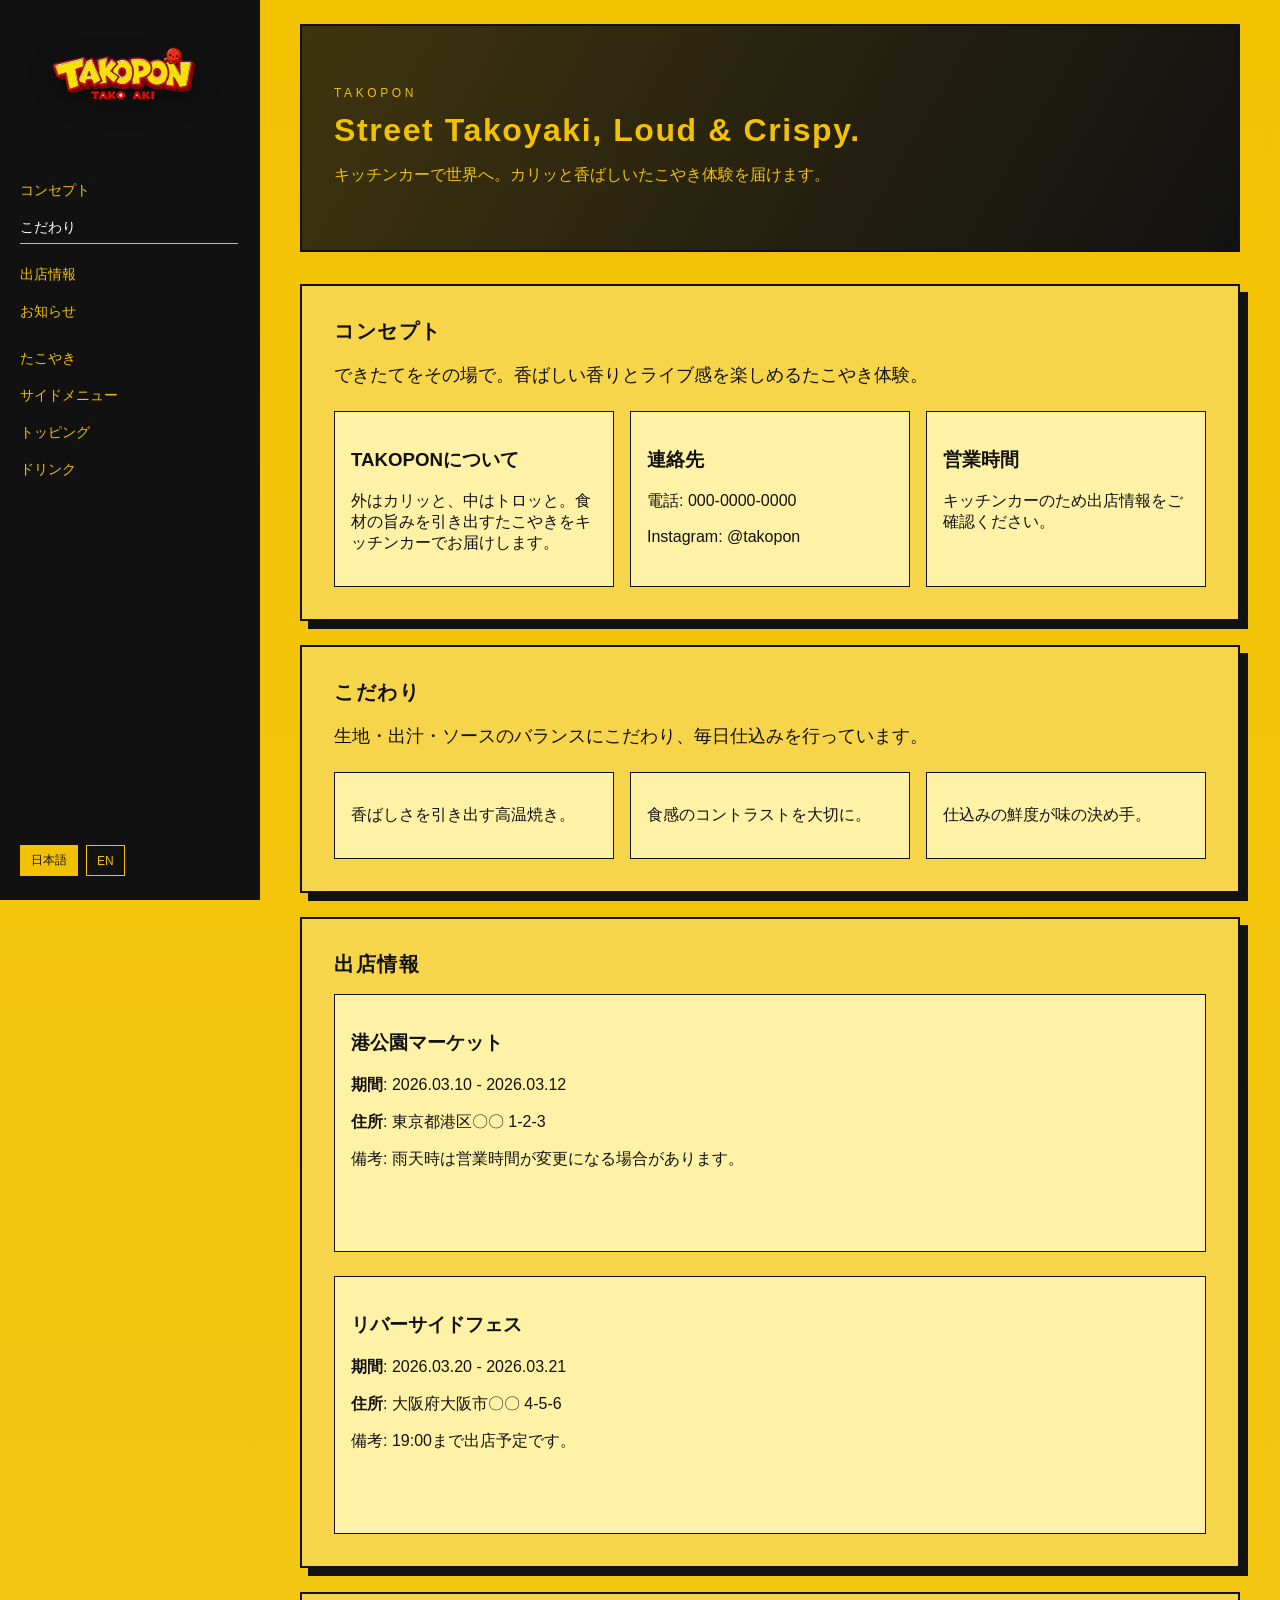
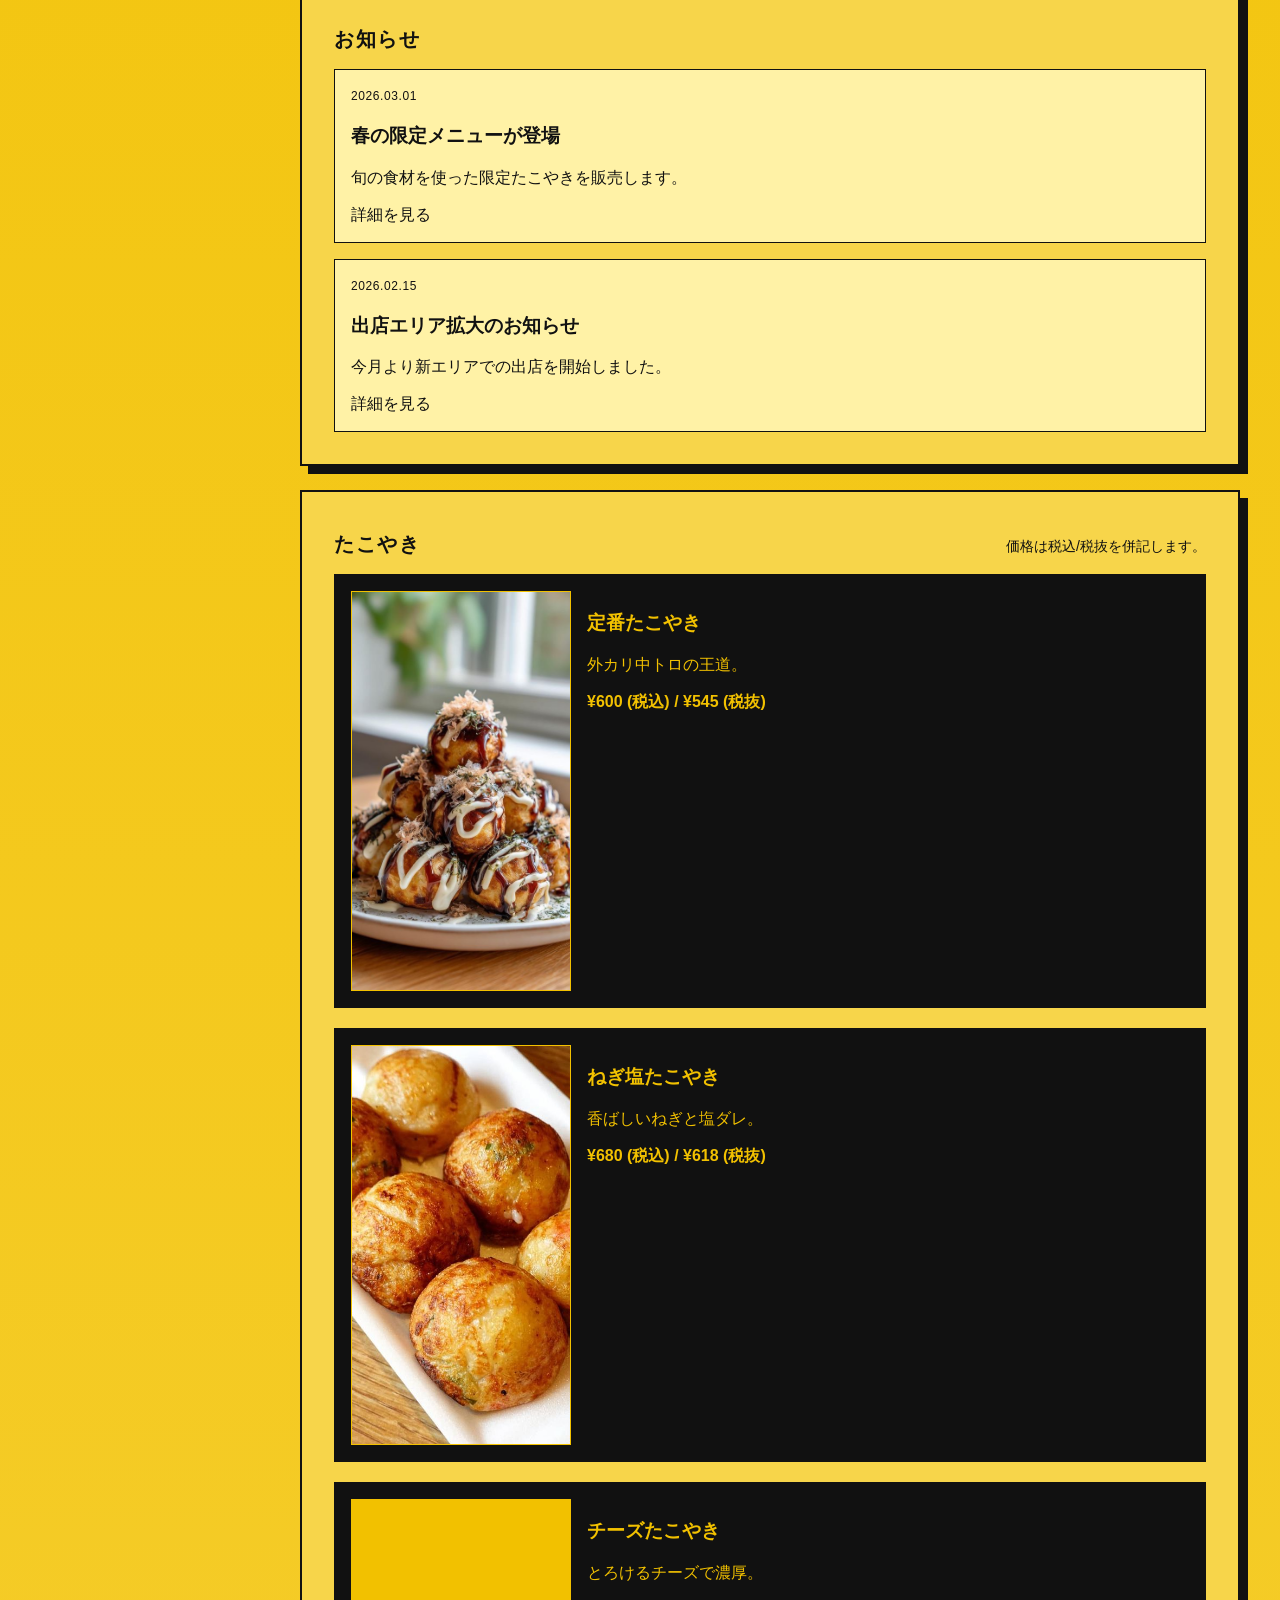
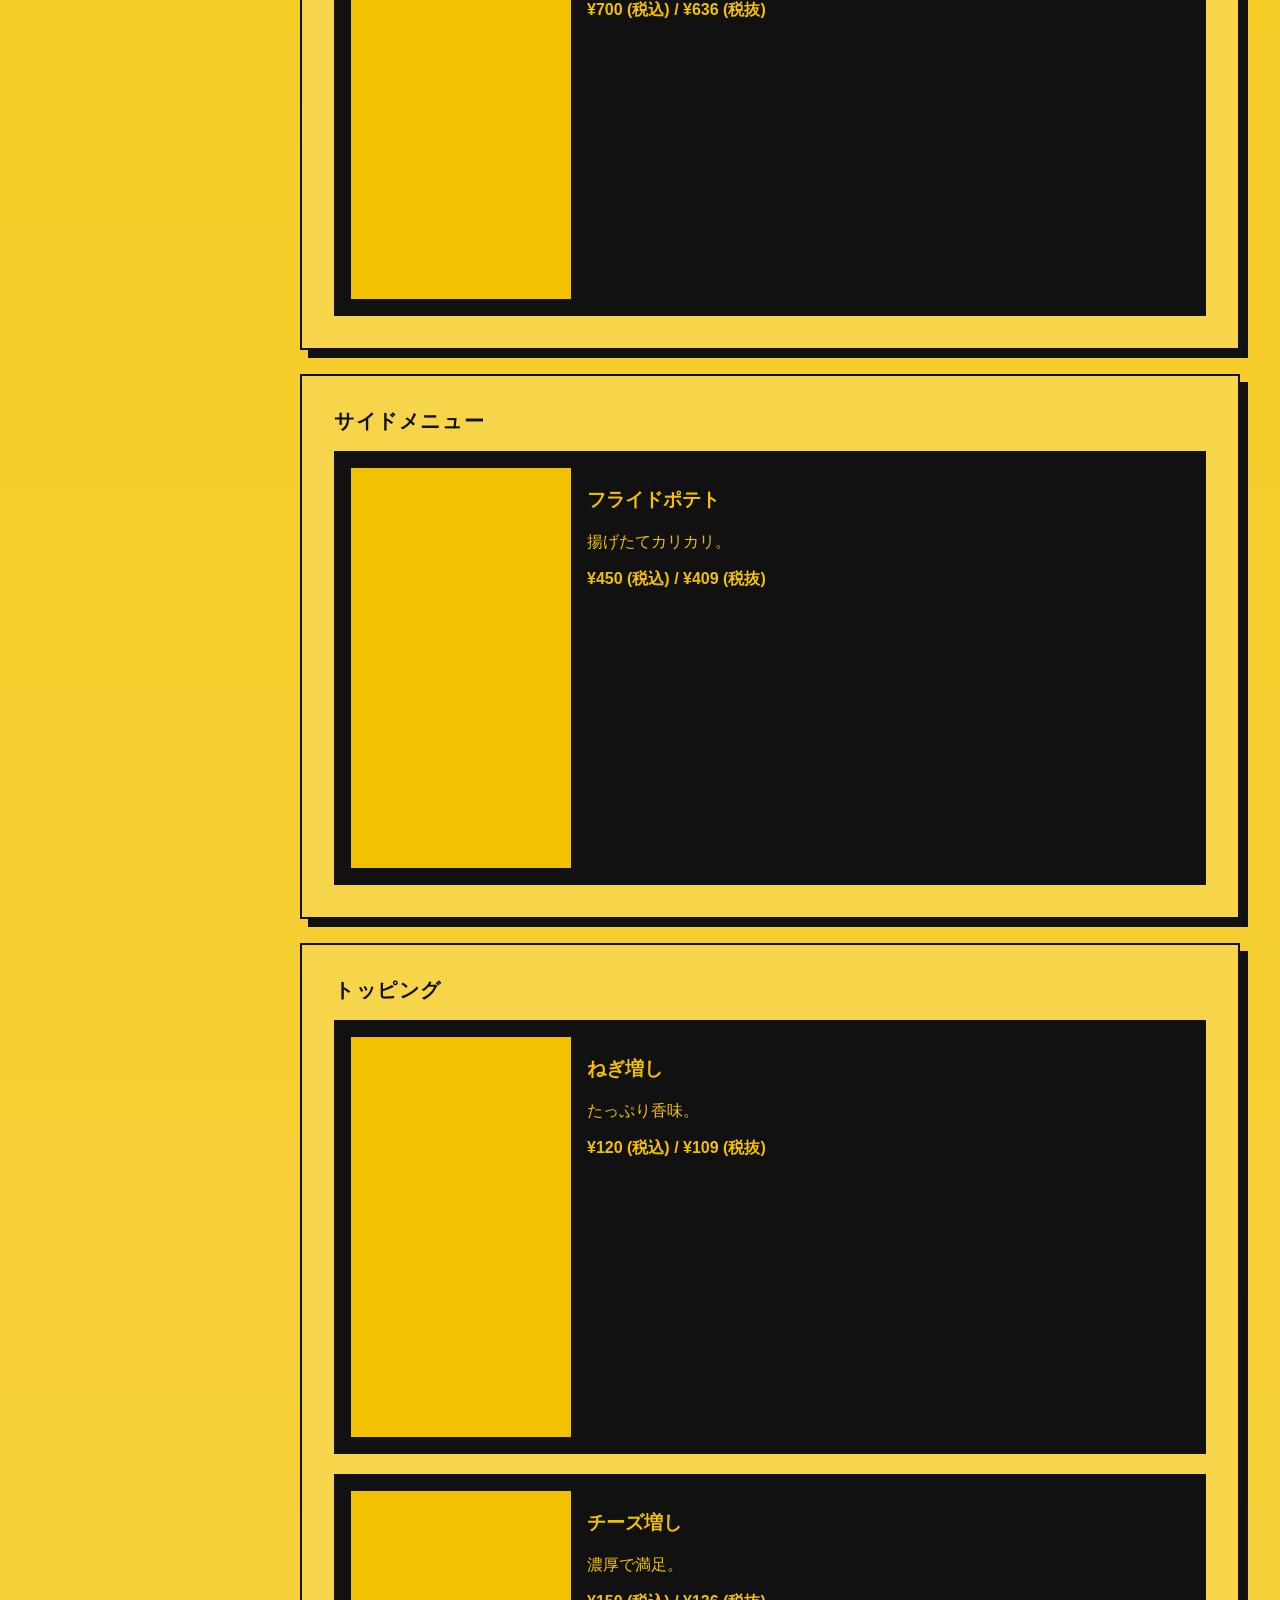
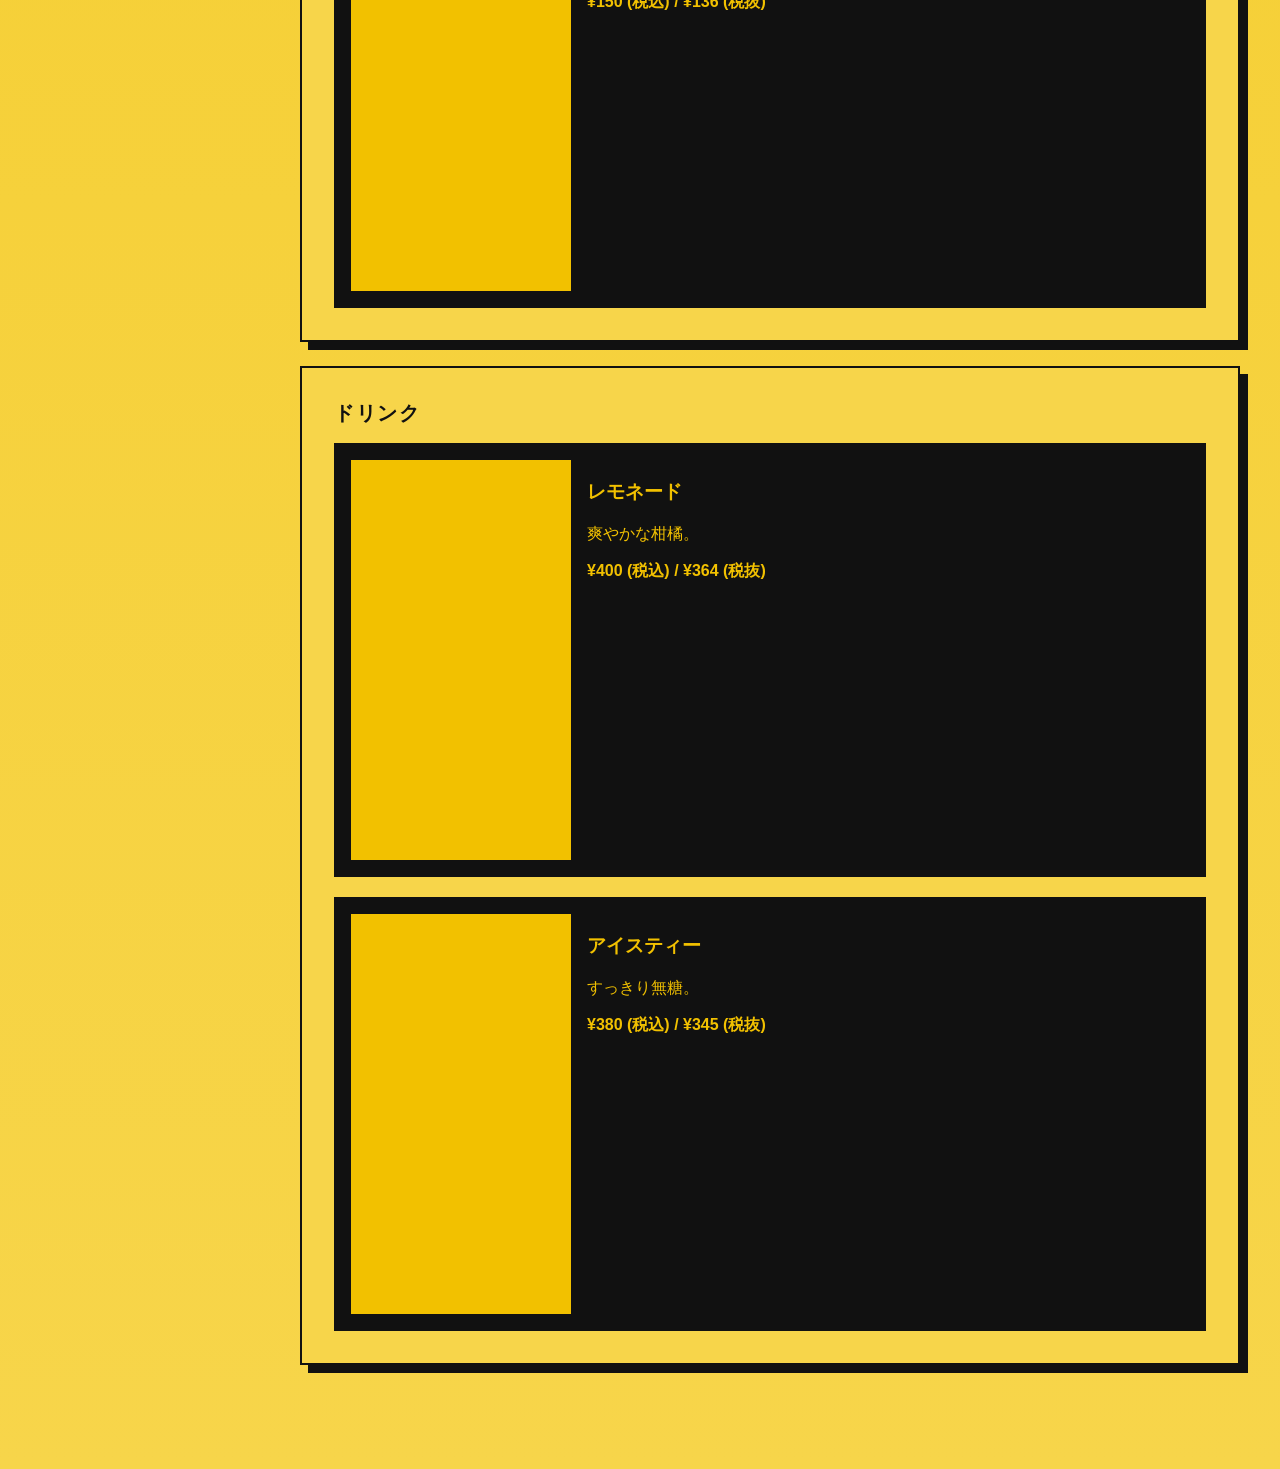
==== index.html @ 3f560e68 "Add root index for GitHub Pages" ====
<!doctype html>
<html lang="ja">
  <head>
    <meta charset="utf-8" />
    <meta name="viewport" content="width=device-width, initial-scale=1" />
    <title>TAKOPON | Takoyaki Food Truck</title>
    <link rel="stylesheet" href="./src/styles.css" />
  </head>
  <body>
    <div class="layout">
      <div class="mobile-topbar">
        <button class="hamburger" type="button" aria-label="Open menu" aria-expanded="false">
          <span></span>
          <span></span>
          <span></span>
        </button>
        <div class="sidebar-brand">
          <img src="./img/file.svg" alt="TAKOPON logo" class="logo" />
          <span class="brand-name">TAKOPON</span>
        </div>
      </div>
      <div class="sidebar-backdrop" aria-hidden="true"></div>
      <aside class="sidebar" aria-hidden="false">
        <div class="sidebar-brand sidebar-brand--desktop">
          <img src="./img/file.svg" alt="TAKOPON logo" class="logo" />
        </div>
        <nav class="sidebar-nav">
          <div class="nav-group">
            <a href="#concept" data-i18n="nav.concept">コンセプト</a>
            <a href="#craft" data-i18n="nav.craft">こだわり</a>
          </div>
          <div class="nav-group">
            <a href="#stalls" data-i18n="nav.stalls">出店情報</a>
            <a href="#news" data-i18n="nav.news">お知らせ</a>
          </div>
          <div class="nav-group">
            <a href="#menu-takoyaki" data-i18n="nav.takoyaki">たこやき</a>
            <a href="#menu-side" data-i18n="nav.side">サイドメニュー</a>
            <a href="#menu-topping" data-i18n="nav.topping">トッピング</a>
            <a href="#menu-drink" data-i18n="nav.drink">ドリンク</a>
          </div>
        </nav>
        <div class="lang-toggle" role="group" aria-label="language switch">
          <button type="button" class="lang-btn is-active" data-lang="ja">日本語</button>
          <button type="button" class="lang-btn" data-lang="en">EN</button>
        </div>
      </aside>

      <main class="content">
        <section class="hero reveal">
          <p class="hero-label">TAKOPON</p>
          <h1 data-i18n="hero.title">Street Takoyaki, Loud & Crispy.</h1>
          <p class="hero-sub" data-i18n="hero.subtitle">
            キッチンカーで世界へ。カリッと香ばしいたこやき体験を届けます。
          </p>
        </section>

        <section id="concept" class="section reveal">
          <h2 data-i18n="about.concept.title">コンセプト</h2>
          <p class="lead" data-i18n="about.concept.body">
            できたてをその場で。香ばしい香りとライブ感を楽しめるたこやき体験。
          </p>
          <div class="info-grid">
            <div class="info-card">
              <h3 data-i18n="about.leadTitle">TAKOPONについて</h3>
              <p data-i18n="about.lead">
                外はカリッと、中はトロッと。食材の旨みを引き出すたこやきをキッチンカーでお届けします。
              </p>
            </div>
            <div class="info-card">
              <h3 data-i18n="about.contact.title">連絡先</h3>
              <p>
                <span data-i18n="about.contact.phoneLabel">電話</span>:
                <a href="tel:0000000000">000-0000-0000</a>
              </p>
              <p>
                Instagram:
                <a href="https://instagram.com/" target="_blank" rel="noreferrer">@takopon</a>
              </p>
            </div>
            <div class="info-card">
              <h3 data-i18n="about.hours.title">営業時間</h3>
              <p data-i18n="about.hours.body">
                キッチンカーのため出店情報をご確認ください。
              </p>
            </div>
          </div>
        </section>

        <section id="craft" class="section reveal">
          <h2 data-i18n="about.feature.title">こだわり</h2>
          <p class="lead" data-i18n="about.feature.body">
            生地・出汁・ソースのバランスにこだわり、毎日仕込みを行っています。
          </p>
          <div class="feature-grid">
            <div class="feature-card">
              <p data-i18n="about.feature.item1">香ばしさを引き出す高温焼き。</p>
            </div>
            <div class="feature-card">
              <p data-i18n="about.feature.item2">食感のコントラストを大切に。</p>
            </div>
            <div class="feature-card">
              <p data-i18n="about.feature.item3">仕込みの鮮度が味の決め手。</p>
            </div>
          </div>
        </section>

        <section id="stalls" class="section reveal">
          <h2 data-i18n="stalls.title">出店情報</h2>
          <div class="stall-list">
            <article class="stall-card reveal">
              <div class="stall-info">
                <h3 data-i18n="stalls.item1.name">港公園マーケット</h3>
                <p>
                  <strong data-i18n="stalls.period">期間</strong>:
                  <span data-i18n="stalls.item1.period">2026.03.10 - 2026.03.12</span>
                </p>
                <p>
                  <strong data-i18n="stalls.address">住所</strong>:
                  <span data-i18n="stalls.item1.address">東京都港区〇〇 1-2-3</span>
                </p>
                <p data-i18n="stalls.item1.note">
                  備考: 雨天時は営業時間が変更になる場合があります。
                </p>
              </div>
              <div class="stall-map">
                <iframe
                  title="map-1"
                  src="https://www.google.com/maps?q=Tokyo%20Station&output=embed"
                  loading="lazy"
                  referrerpolicy="no-referrer-when-downgrade"
                ></iframe>
              </div>
            </article>
            <article class="stall-card reveal">
              <div class="stall-info">
                <h3 data-i18n="stalls.item2.name">リバーサイドフェス</h3>
                <p>
                  <strong data-i18n="stalls.period">期間</strong>:
                  <span data-i18n="stalls.item2.period">2026.03.20 - 2026.03.21</span>
                </p>
                <p>
                  <strong data-i18n="stalls.address">住所</strong>:
                  <span data-i18n="stalls.item2.address">大阪府大阪市〇〇 4-5-6</span>
                </p>
                <p data-i18n="stalls.item2.note">備考: 19:00まで出店予定です。</p>
              </div>
              <div class="stall-map">
                <iframe
                  title="map-2"
                  src="https://www.google.com/maps?q=Osaka%20Station&output=embed"
                  loading="lazy"
                  referrerpolicy="no-referrer-when-downgrade"
                ></iframe>
              </div>
            </article>
          </div>
        </section>

        <section id="news" class="section reveal">
          <h2 data-i18n="news.title">お知らせ</h2>
          <div class="news-list">
            <article class="news-item reveal">
              <time datetime="2026-03-01">2026.03.01</time>
              <h3 data-i18n="news.item1.title">春の限定メニューが登場</h3>
              <p data-i18n="news.item1.body">
                旬の食材を使った限定たこやきを販売します。
              </p>
              <a
                href="https://example.com"
                target="_blank"
                rel="noreferrer"
                data-i18n="news.link"
              >
                詳細を見る
              </a>
            </article>
            <article class="news-item reveal">
              <time datetime="2026-02-15">2026.02.15</time>
              <h3 data-i18n="news.item2.title">出店エリア拡大のお知らせ</h3>
              <p data-i18n="news.item2.body">
                今月より新エリアでの出店を開始しました。
              </p>
              <a
                href="https://example.com"
                target="_blank"
                rel="noreferrer"
                data-i18n="news.link"
              >
                詳細を見る
              </a>
            </article>
          </div>
        </section>

        <section id="menu-takoyaki" class="section reveal">
          <div class="section-head">
            <h2 data-i18n="menu.takoyaki.title">たこやき</h2>
            <p class="muted" data-i18n="menu.note">価格は税込/税抜を併記します。</p>
          </div>
          <div class="menu-grid">
            <div class="menu-card reveal">
              <img class="menu-image" src="./img/menyu_1.jpg" alt="定番たこやき" />
              <div class="menu-body">
                <h3 data-i18n="menu.item1.name">定番たこやき</h3>
                <p data-i18n="menu.item1.desc">外カリ中トロの王道。</p>
                <p class="price">¥600 (税込) / ¥545 (税抜)</p>
              </div>
            </div>
            <div class="menu-card reveal">
              <img class="menu-image" src="./img/menyu_2.jpg" alt="ねぎ塩たこやき" />
              <div class="menu-body">
                <h3 data-i18n="menu.item2.name">ねぎ塩たこやき</h3>
                <p data-i18n="menu.item2.desc">香ばしいねぎと塩ダレ。</p>
                <p class="price">¥680 (税込) / ¥618 (税抜)</p>
              </div>
            </div>
            <div class="menu-card reveal">
              <div class="menu-image placeholder"></div>
              <div class="menu-body">
                <h3 data-i18n="menu.item3.name">チーズたこやき</h3>
                <p data-i18n="menu.item3.desc">とろけるチーズで濃厚。</p>
                <p class="price">¥700 (税込) / ¥636 (税抜)</p>
              </div>
            </div>
          </div>
        </section>

        <section id="menu-side" class="section reveal">
          <h2 data-i18n="menu.side.title">サイドメニュー</h2>
          <div class="menu-grid">
            <div class="menu-card reveal">
              <div class="menu-image placeholder"></div>
              <div class="menu-body">
                <h3 data-i18n="menu.side.item1.name">フライドポテト</h3>
                <p data-i18n="menu.side.item1.desc">揚げたてカリカリ。</p>
                <p class="price">¥450 (税込) / ¥409 (税抜)</p>
              </div>
            </div>
          </div>
        </section>

        <section id="menu-topping" class="section reveal">
          <h2 data-i18n="menu.topping.title">トッピング</h2>
          <div class="menu-grid">
            <div class="menu-card reveal">
              <div class="menu-image placeholder"></div>
              <div class="menu-body">
                <h3 data-i18n="menu.topping.item1.name">ねぎ増し</h3>
                <p data-i18n="menu.topping.item1.desc">たっぷり香味。</p>
                <p class="price">¥120 (税込) / ¥109 (税抜)</p>
              </div>
            </div>
            <div class="menu-card reveal">
              <div class="menu-image placeholder"></div>
              <div class="menu-body">
                <h3 data-i18n="menu.topping.item2.name">チーズ増し</h3>
                <p data-i18n="menu.topping.item2.desc">濃厚で満足。</p>
                <p class="price">¥150 (税込) / ¥136 (税抜)</p>
              </div>
            </div>
          </div>
        </section>

        <section id="menu-drink" class="section reveal">
          <h2 data-i18n="menu.drink.title">ドリンク</h2>
          <div class="menu-grid">
            <div class="menu-card reveal">
              <div class="menu-image placeholder"></div>
              <div class="menu-body">
                <h3 data-i18n="menu.drink.item1.name">レモネード</h3>
                <p data-i18n="menu.drink.item1.desc">爽やかな柑橘。</p>
                <p class="price">¥400 (税込) / ¥364 (税抜)</p>
              </div>
            </div>
            <div class="menu-card reveal">
              <div class="menu-image placeholder"></div>
              <div class="menu-body">
                <h3 data-i18n="menu.drink.item2.name">アイスティー</h3>
                <p data-i18n="menu.drink.item2.desc">すっきり無糖。</p>
                <p class="price">¥380 (税込) / ¥345 (税抜)</p>
              </div>
            </div>
          </div>
        </section>
      </main>
    </div>

    <script src="./src/app.js"></script>
  </body>
</html>
---- src/styles.css ----
* {
  box-sizing: border-box;
}

body {
  margin: 0;
  font-family: "Helvetica Neue", Arial, sans-serif;
  background: linear-gradient(180deg, #f2c100 0%, #f7d54a 100%);
  color: #111;
}

a {
  color: inherit;
  text-decoration: none;
}

.layout {
  display: flex;
  min-height: 100vh;
}

.mobile-topbar {
  display: none;
}

.sidebar {
  width: 260px;
  background: #111;
  color: #f2c100;
  padding: 24px 20px;
  position: sticky;
  top: 0;
  height: 100vh;
  border-right: 2px solid #111;
  display: flex;
  flex-direction: column;
  gap: 24px;
}

.sidebar-brand {
  display: flex;
  align-items: center;
  gap: 12px;
}

.sidebar-brand--desktop {
  margin-bottom: 8px;
  flex-direction: column;
  align-items: center;
  text-align: center;
}

.logo {
  height: 64px;
  width: auto;
  display: block;
  filter: drop-shadow(0 6px 12px rgba(0, 0, 0, 0.4));
}

.sidebar .logo {
  height: 120px;
  transform: translateX(-6px);
}

.brand-name {
  font-size: 18px;
  letter-spacing: 0.12em;
}

.sidebar-nav {
  display: grid;
  gap: 16px;
}

.nav-group {
  display: grid;
  gap: 6px;
}

.nav-title {
  margin: 0;
  font-size: 12px;
  letter-spacing: 0.12em;
  text-transform: uppercase;
  opacity: 0.7;
}

.nav-title--main {
  font-size: 14px;
  letter-spacing: 0.2em;
  opacity: 1;
}

.sidebar-nav a {
  color: #f2c100;
  text-decoration: none;
  font-size: 14px;
  padding: 6px 0;
  border-bottom: 1px solid transparent;
  transition: all 0.2s ease;
}

.sidebar-nav a:hover,
.sidebar-nav a.is-active {
  color: #fff;
  border-bottom-color: #f2c100;
}

.lang-toggle {
  display: flex;
  gap: 8px;
  margin-top: auto;
}

.lang-btn {
  border: 1px solid #f2c100;
  background: transparent;
  color: #f2c100;
  padding: 6px 10px;
  font-size: 12px;
  cursor: pointer;
  transition: all 0.2s ease;
}

.lang-btn.is-active {
  background: #f2c100;
  color: #111;
}

.lang-btn:hover {
  transform: translateY(-1px);
}

.content {
  flex: 1;
  padding: 24px 40px 80px;
}

.hero {
  border: 2px solid #111;
  padding: 48px 32px;
  background: #111;
  color: #f2c100;
  margin-bottom: 32px;
  position: relative;
  overflow: hidden;
}

.hero::after {
  content: "";
  position: absolute;
  inset: 0;
  background: linear-gradient(120deg, rgba(242, 193, 0, 0.2), transparent);
}

.hero-label {
  letter-spacing: 0.3em;
  font-size: 12px;
  text-transform: uppercase;
}

.hero h1 {
  margin: 8px 0 12px;
  font-size: 32px;
  letter-spacing: 0.05em;
}

.hero-sub {
  max-width: 560px;
  font-size: 16px;
}

.section {
  border: 2px solid #111;
  background: #f7d54a;
  padding: 32px;
  margin-bottom: 24px;
  box-shadow: 8px 8px 0 #111;
}

.section h2 {
  margin: 0 0 16px;
  font-size: 20px;
  letter-spacing: 0.08em;
  text-transform: uppercase;
}

.section-head {
  display: flex;
  align-items: baseline;
  justify-content: space-between;
  gap: 16px;
  flex-wrap: wrap;
}

.lead {
  font-size: 18px;
  max-width: 680px;
}

.info-grid,
.feature-grid {
  display: grid;
  gap: 16px;
  grid-template-columns: repeat(auto-fit, minmax(220px, 1fr));
  margin-top: 24px;
}

.info-card,
.feature-card {
  border: 1px solid #111;
  padding: 16px;
  background: #fff2a6;
}

.news-list {
  display: grid;
  gap: 16px;
}

.news-item {
  border: 1px solid #111;
  padding: 16px;
  background: #fff2a6;
}

.news-item time {
  font-size: 12px;
  letter-spacing: 0.05em;
}

.menu-grid {
  display: grid;
  gap: 20px;
}

.menu-card {
  display: grid;
  gap: 16px;
  grid-template-columns: minmax(140px, 220px) 1fr;
  border: 1px solid #111;
  padding: 16px;
  background: #111;
  color: #f2c100;
  transition: transform 0.2s ease, box-shadow 0.2s ease;
}

.menu-card:hover {
  transform: translateY(-4px);
  box-shadow: 6px 6px 0 #111;
}

.menu-image {
  border: 1px solid #f2c100;
  aspect-ratio: 1 / 1;
  width: 100%;
  height: 400px;
  object-fit: cover;
}

.placeholder {
  background: #f2c100;
}

.price {
  font-weight: 700;
}

.muted {
  font-size: 14px;
}

.admin-body {
  background: #111;
  color: #f2c100;
}

.admin {
  max-width: 1100px;
  margin: 0 auto;
  padding: 32px 20px 80px;
}

.admin-header {
  display: flex;
  align-items: center;
  gap: 20px;
  margin-bottom: 32px;
  border: 2px solid #f2c100;
  padding: 16px 20px;
}

.admin-logo {
  height: 72px;
}

.admin-section {
  border: 2px solid #f2c100;
  padding: 24px;
  margin-bottom: 24px;
  background: #1b1b1b;
}

.admin-list {
  display: grid;
  gap: 12px;
  margin-bottom: 16px;
}

.admin-card {
  display: flex;
  align-items: center;
  justify-content: space-between;
  gap: 16px;
  padding: 12px 16px;
  border: 1px solid #f2c100;
}

.admin-actions {
  display: flex;
  gap: 8px;
  flex-shrink: 0;
}

.admin-form {
  display: grid;
  gap: 12px;
}

.admin-form label {
  display: grid;
  gap: 6px;
  font-size: 14px;
}

.admin-form input,
.admin-form textarea,
.admin-form select {
  padding: 8px 10px;
  border: 1px solid #f2c100;
  background: #111;
  color: #f2c100;
  font-size: 14px;
}

.form-row {
  display: grid;
  gap: 12px;
  grid-template-columns: repeat(auto-fit, minmax(180px, 1fr));
}

.admin-btn {
  border: 1px solid #f2c100;
  background: #f2c100;
  color: #111;
  padding: 8px 14px;
  font-size: 13px;
  cursor: pointer;
}

.admin-btn--ghost {
  background: transparent;
  color: #f2c100;
}

.stall-list {
  display: grid;
  gap: 24px;
}

.stall-card {
  display: grid;
  gap: 20px;
  grid-template-columns: 1.2fr 1fr;
  border: 1px solid #111;
  padding: 16px;
  background: #fff2a6;
}

.stall-map iframe {
  width: 100%;
  min-height: 220px;
  border: 0;
}

.reveal {
  opacity: 0;
  transform: translateY(12px);
  transition: all 0.5s ease;
}

.reveal.is-visible {
  opacity: 1;
  transform: translateY(0);
}

@media (max-width: 980px) {
  .layout {
    flex-direction: column;
  }

  .mobile-topbar {
    position: sticky;
    top: 0;
    z-index: 20;
    display: flex;
    align-items: center;
    justify-content: space-between;
    gap: 16px;
    background: #111;
    color: #f2c100;
    padding: 12px 16px;
    border-bottom: 2px solid #111;
  }

  .hamburger {
    width: 44px;
    height: 44px;
    border: 1px solid #f2c100;
    background: transparent;
    display: grid;
    place-items: center;
    gap: 4px;
    cursor: pointer;
  }

  .hamburger span {
    display: block;
    width: 20px;
    height: 2px;
    background: #f2c100;
    transition: transform 0.2s ease, opacity 0.2s ease;
  }

  .sidebar-backdrop {
    position: fixed;
    inset: 0;
    background: rgba(0, 0, 0, 0.5);
    opacity: 0;
    pointer-events: none;
    transition: opacity 0.2s ease;
    z-index: 15;
  }

  .sidebar {
    position: fixed;
    top: 0;
    left: 0;
    height: 100vh;
    transform: translateX(-100%);
    transition: transform 0.25s ease;
    z-index: 20;
  }

  .sidebar-nav {
    grid-template-columns: repeat(auto-fit, minmax(160px, 1fr));
  }

  .sidebar-open .sidebar {
    transform: translateX(0);
  }

  .sidebar-open .sidebar-backdrop {
    opacity: 1;
    pointer-events: auto;
  }

  .sidebar-open .hamburger span:nth-child(1) {
    transform: translateY(6px) rotate(45deg);
  }

  .sidebar-open .hamburger span:nth-child(2) {
    opacity: 0;
  }

  .sidebar-open .hamburger span:nth-child(3) {
    transform: translateY(-6px) rotate(-45deg);
  }
}

@media (max-width: 780px) {
  .content {
    padding: 24px 16px 64px;
  }

  .menu-card {
    grid-template-columns: 1fr;
  }

  .stall-card {
    grid-template-columns: 1fr;
  }
}
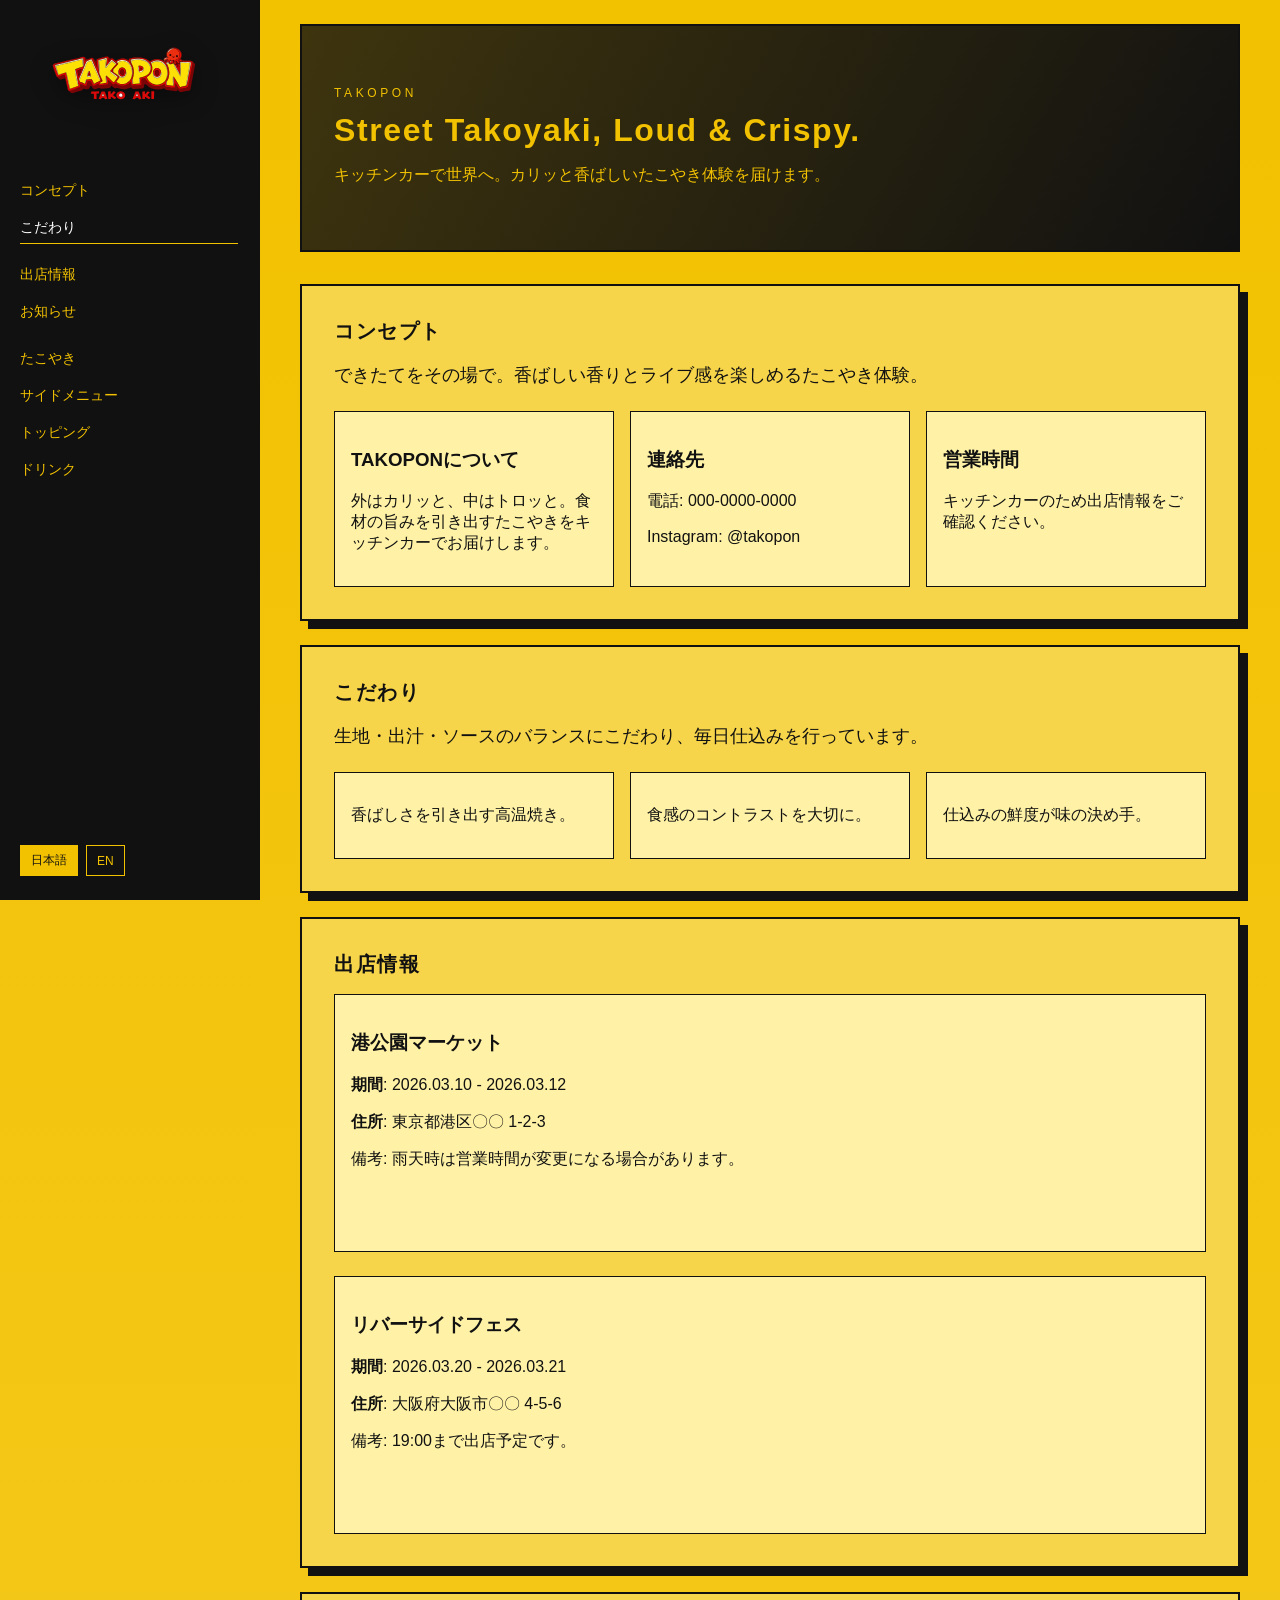
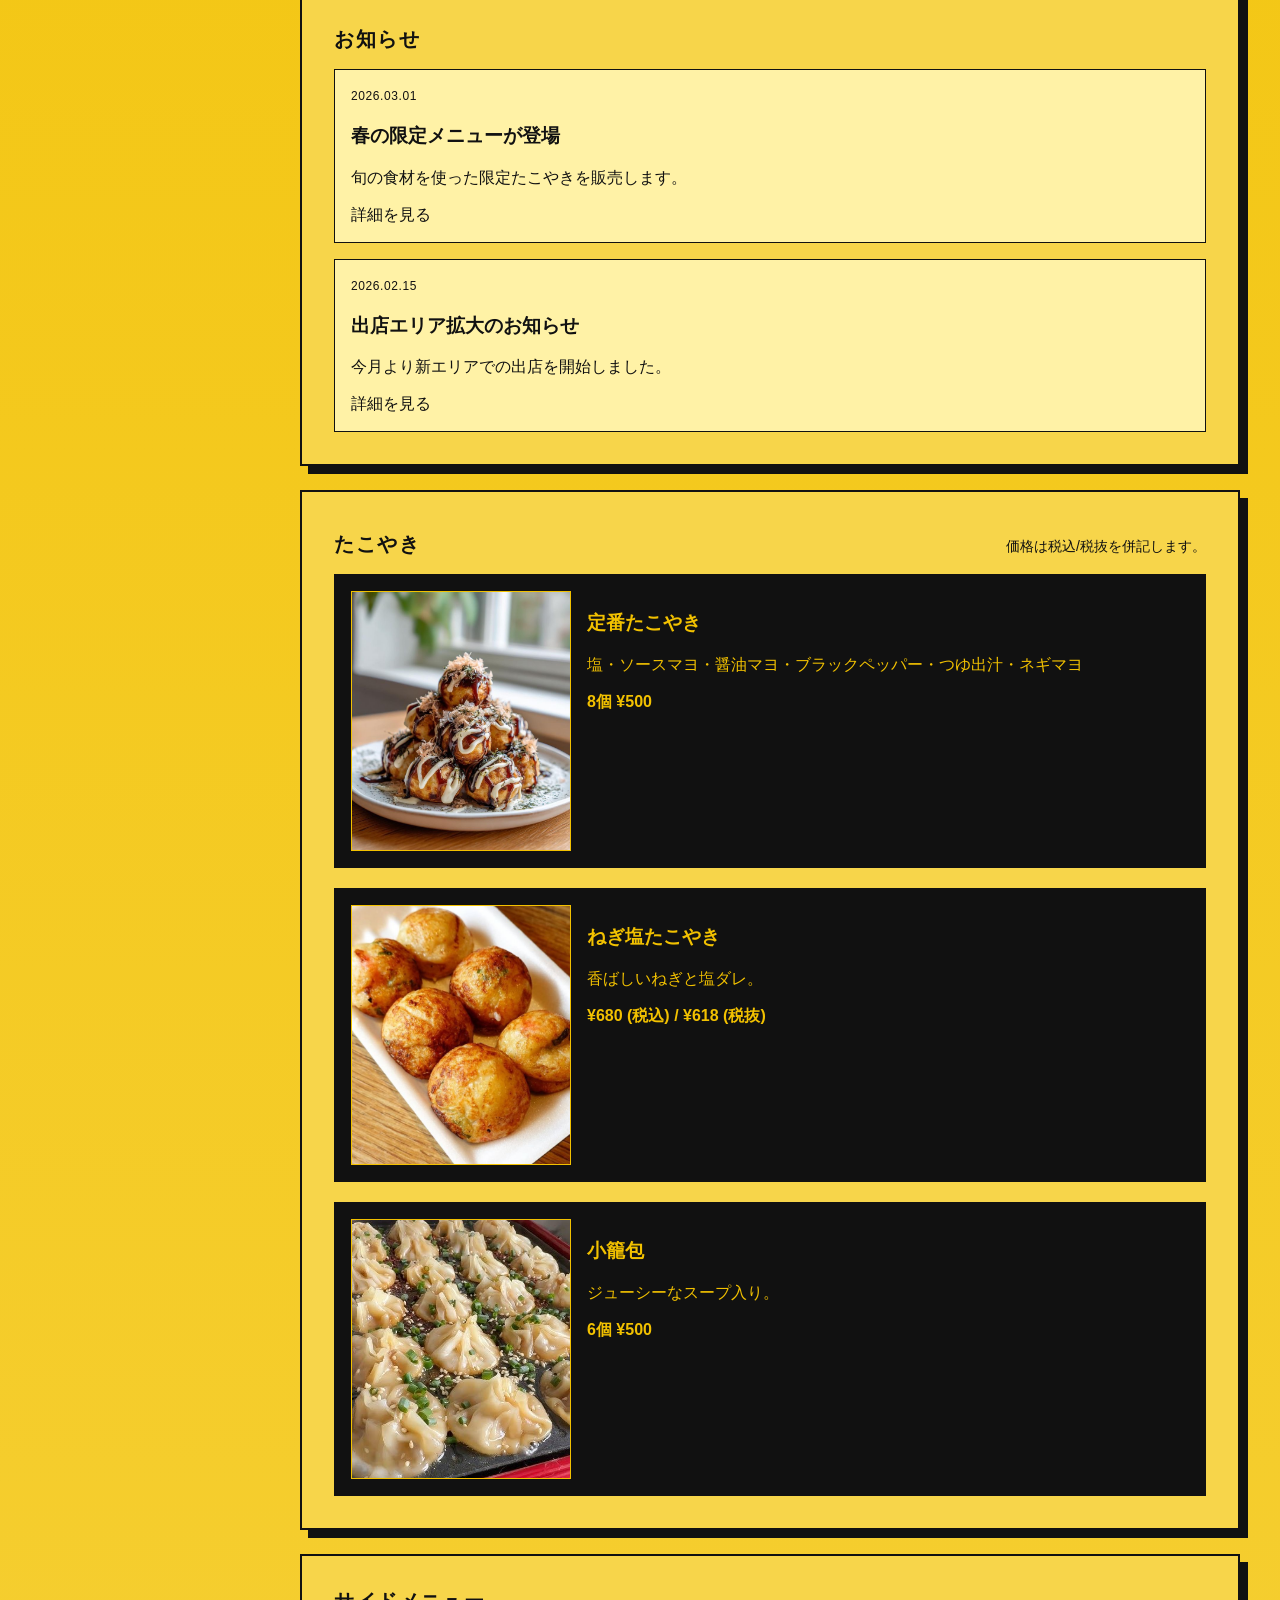
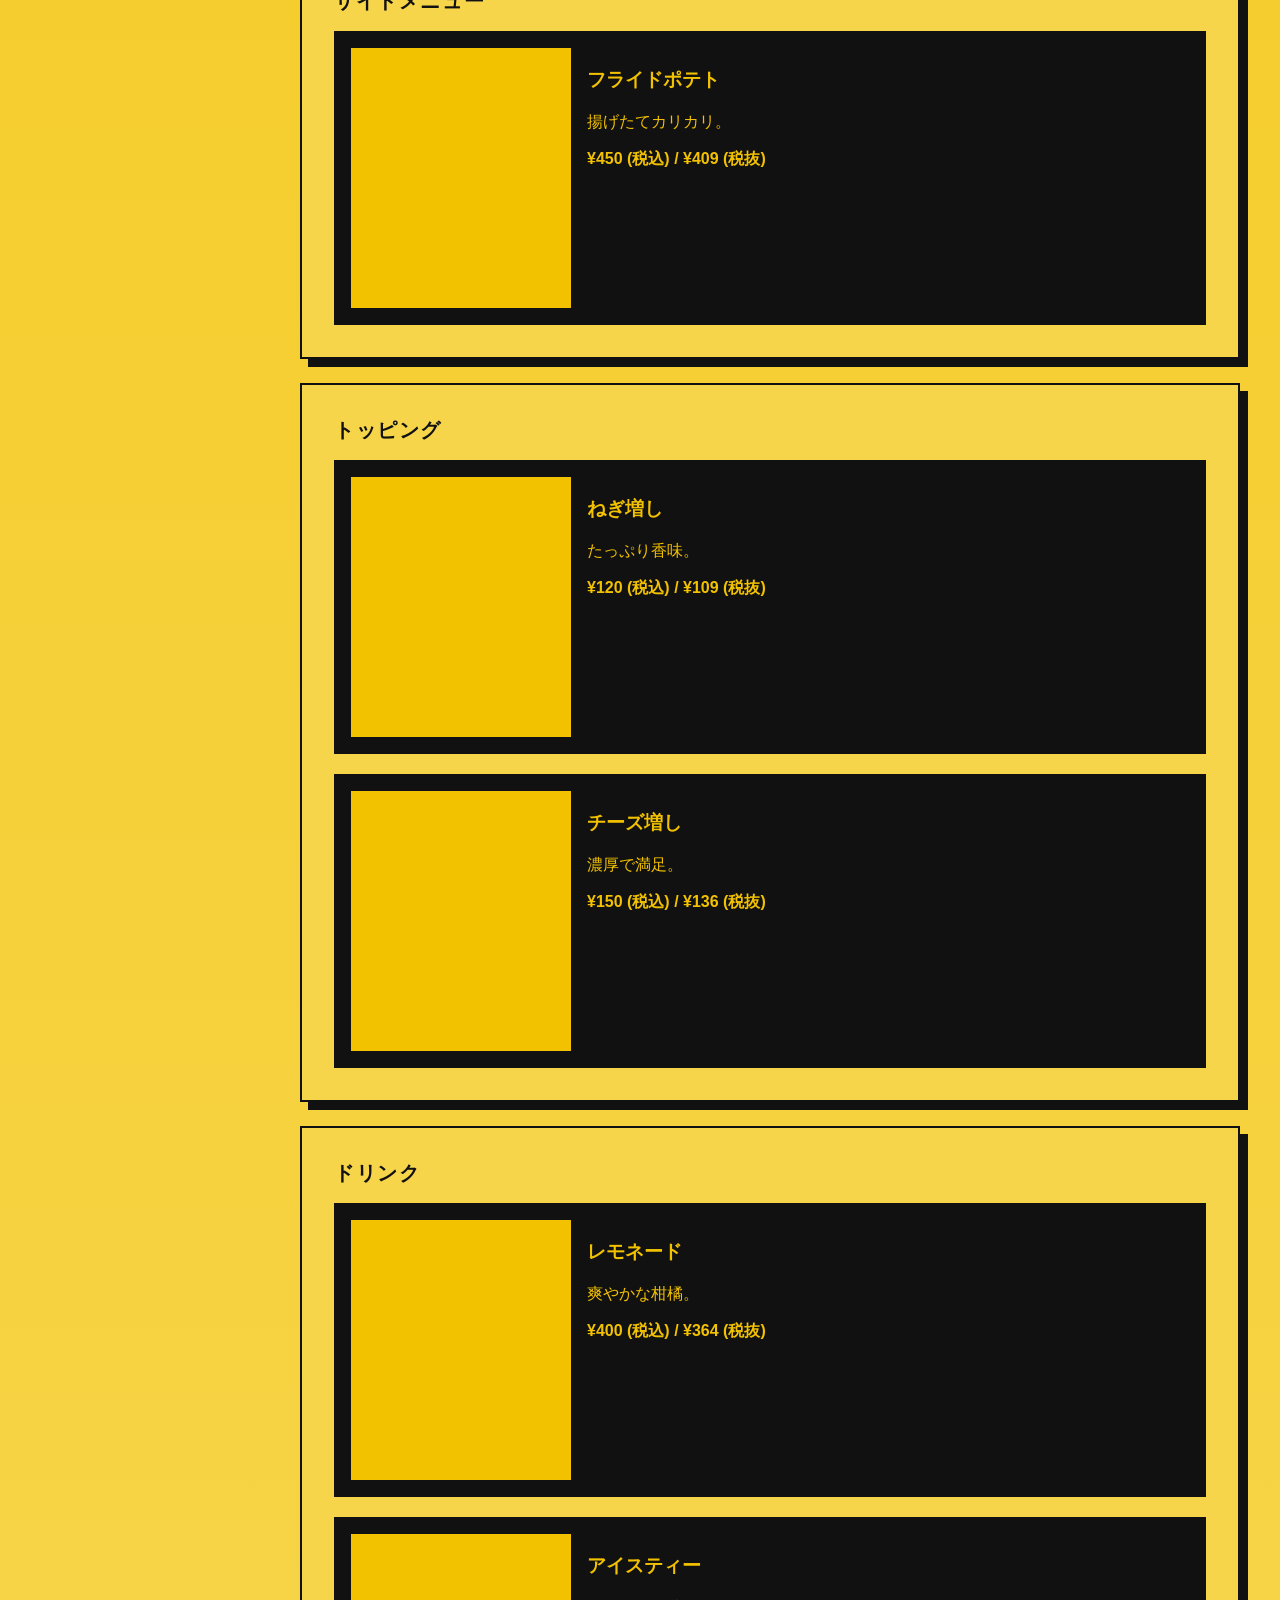
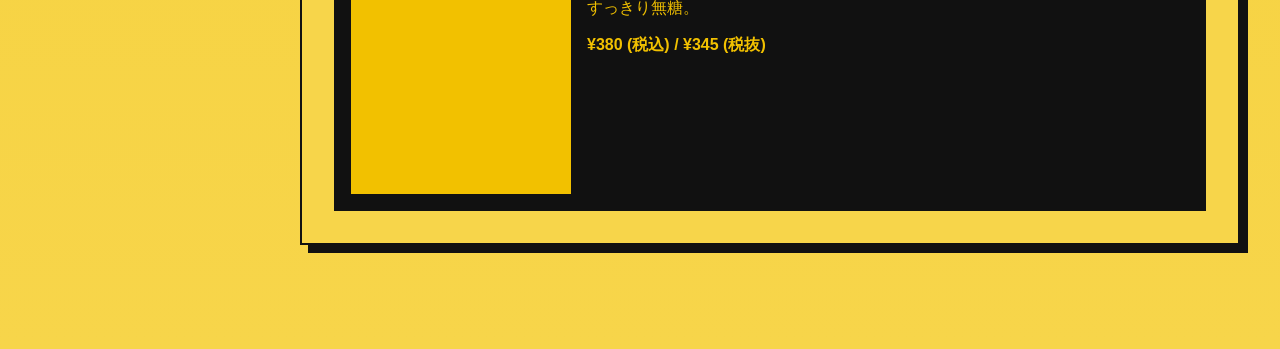
==== commit b6cccedf: "Update menu and remove duplicate pages" ====
--- a/index.html
+++ b/index.html
@@ -202,9 +202,11 @@
             <div class="menu-card reveal">
               <img class="menu-image" src="./img/menyu_1.jpg" alt="定番たこやき" />
               <div class="menu-body">
-                <h3 data-i18n="menu.item1.name">定番たこやき</h3>
-                <p data-i18n="menu.item1.desc">外カリ中トロの王道。</p>
-                <p class="price">¥600 (税込) / ¥545 (税抜)</p>
+                <h3 data-i18n="menu.item1.name">たこ焼き</h3>
+                <p data-i18n="menu.item1.desc">
+                  塩・ソースマヨ・醤油マヨ・ブラックペッパー・つゆ出汁・ネギマヨ
+                </p>
+                <p class="price">8個 ¥500</p>
               </div>
             </div>
             <div class="menu-card reveal">
@@ -216,11 +218,11 @@
               </div>
             </div>
             <div class="menu-card reveal">
-              <div class="menu-image placeholder"></div>
-              <div class="menu-body">
-                <h3 data-i18n="menu.item3.name">チーズたこやき</h3>
-                <p data-i18n="menu.item3.desc">とろけるチーズで濃厚。</p>
-                <p class="price">¥700 (税込) / ¥636 (税抜)</p>
+              <img class="menu-image" src="./img/menyu_3.jpg" alt="小籠包" />
+              <div class="menu-body">
+                <h3 data-i18n="menu.item3.name">小籠包</h3>
+                <p data-i18n="menu.item3.desc">ジューシーなスープ入り。</p>
+                <p class="price">6個 ¥500</p>
               </div>
             </div>
           </div>
--- a/src/styles.css
+++ b/src/styles.css
@@ -254,7 +254,7 @@
   border: 1px solid #f2c100;
   aspect-ratio: 1 / 1;
   width: 100%;
-  height: 400px;
+  height: clamp(160px, 28vw, 260px);
   object-fit: cover;
 }
 
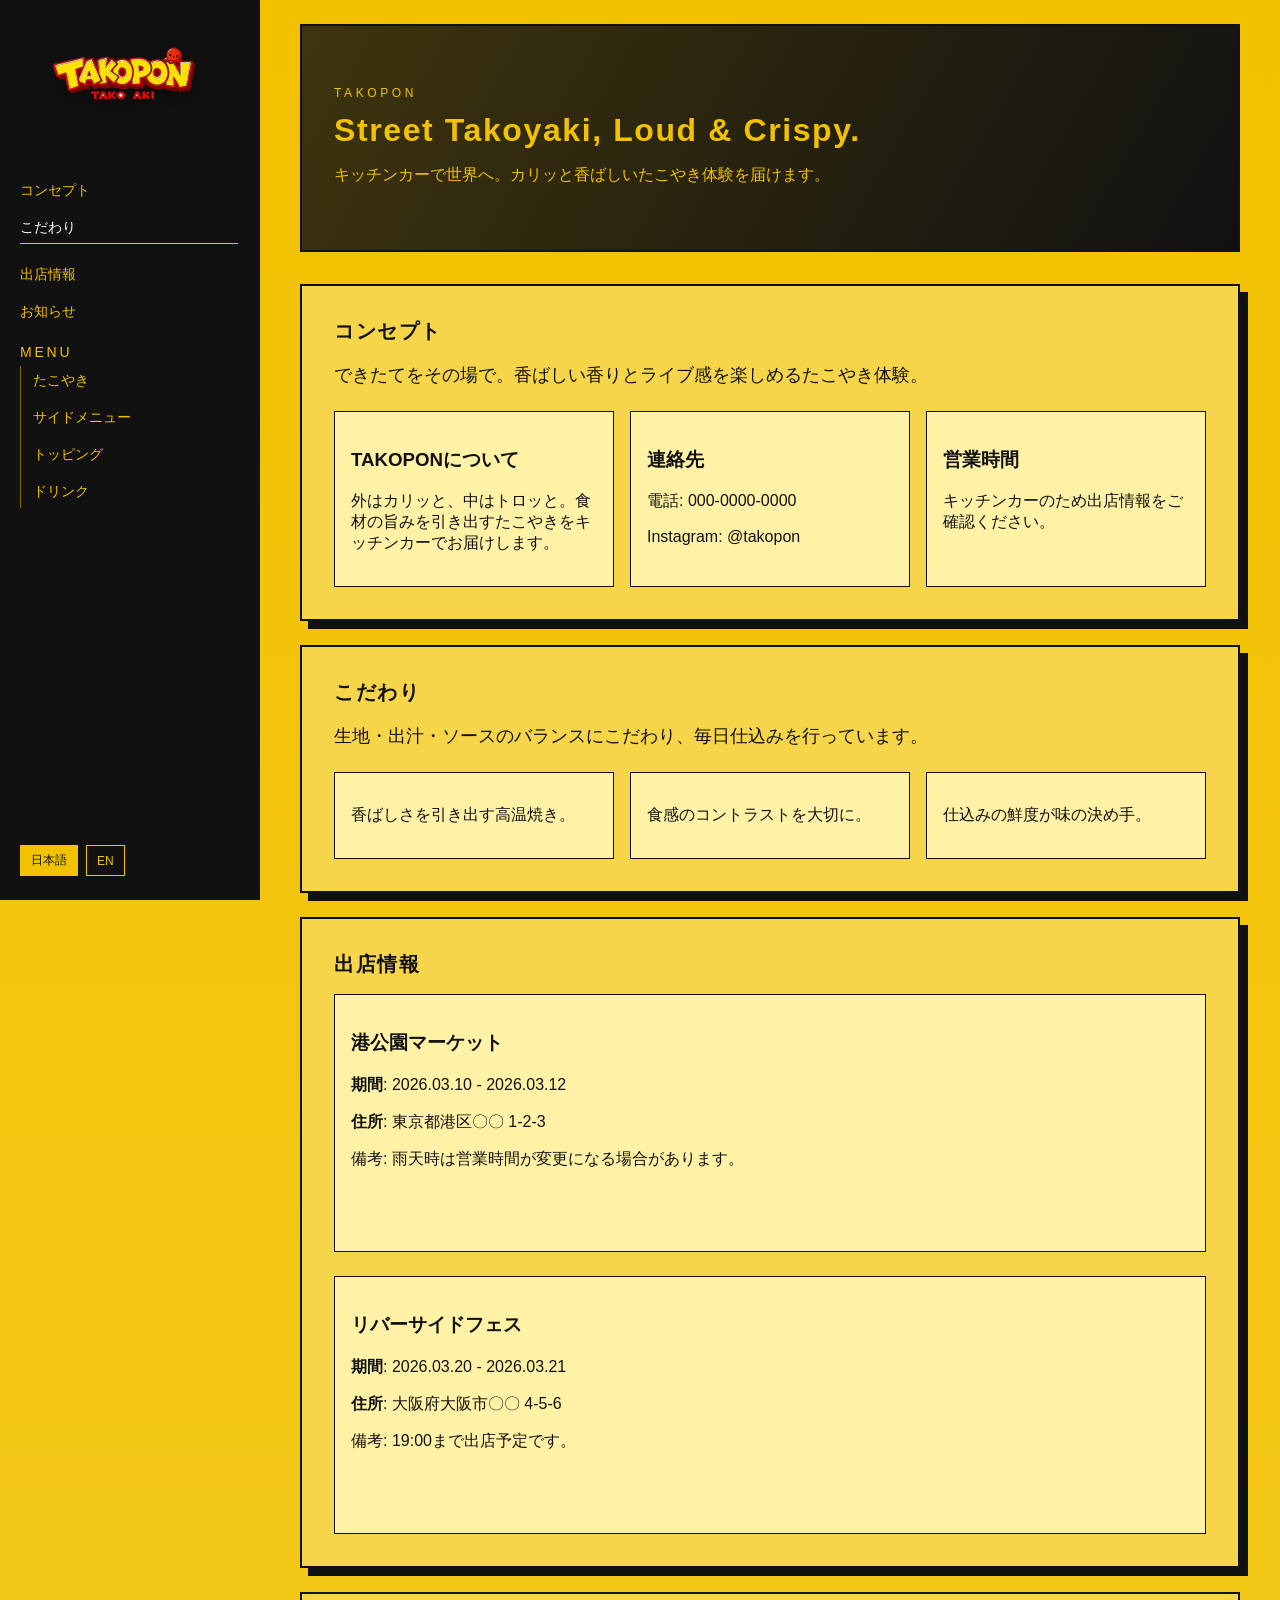
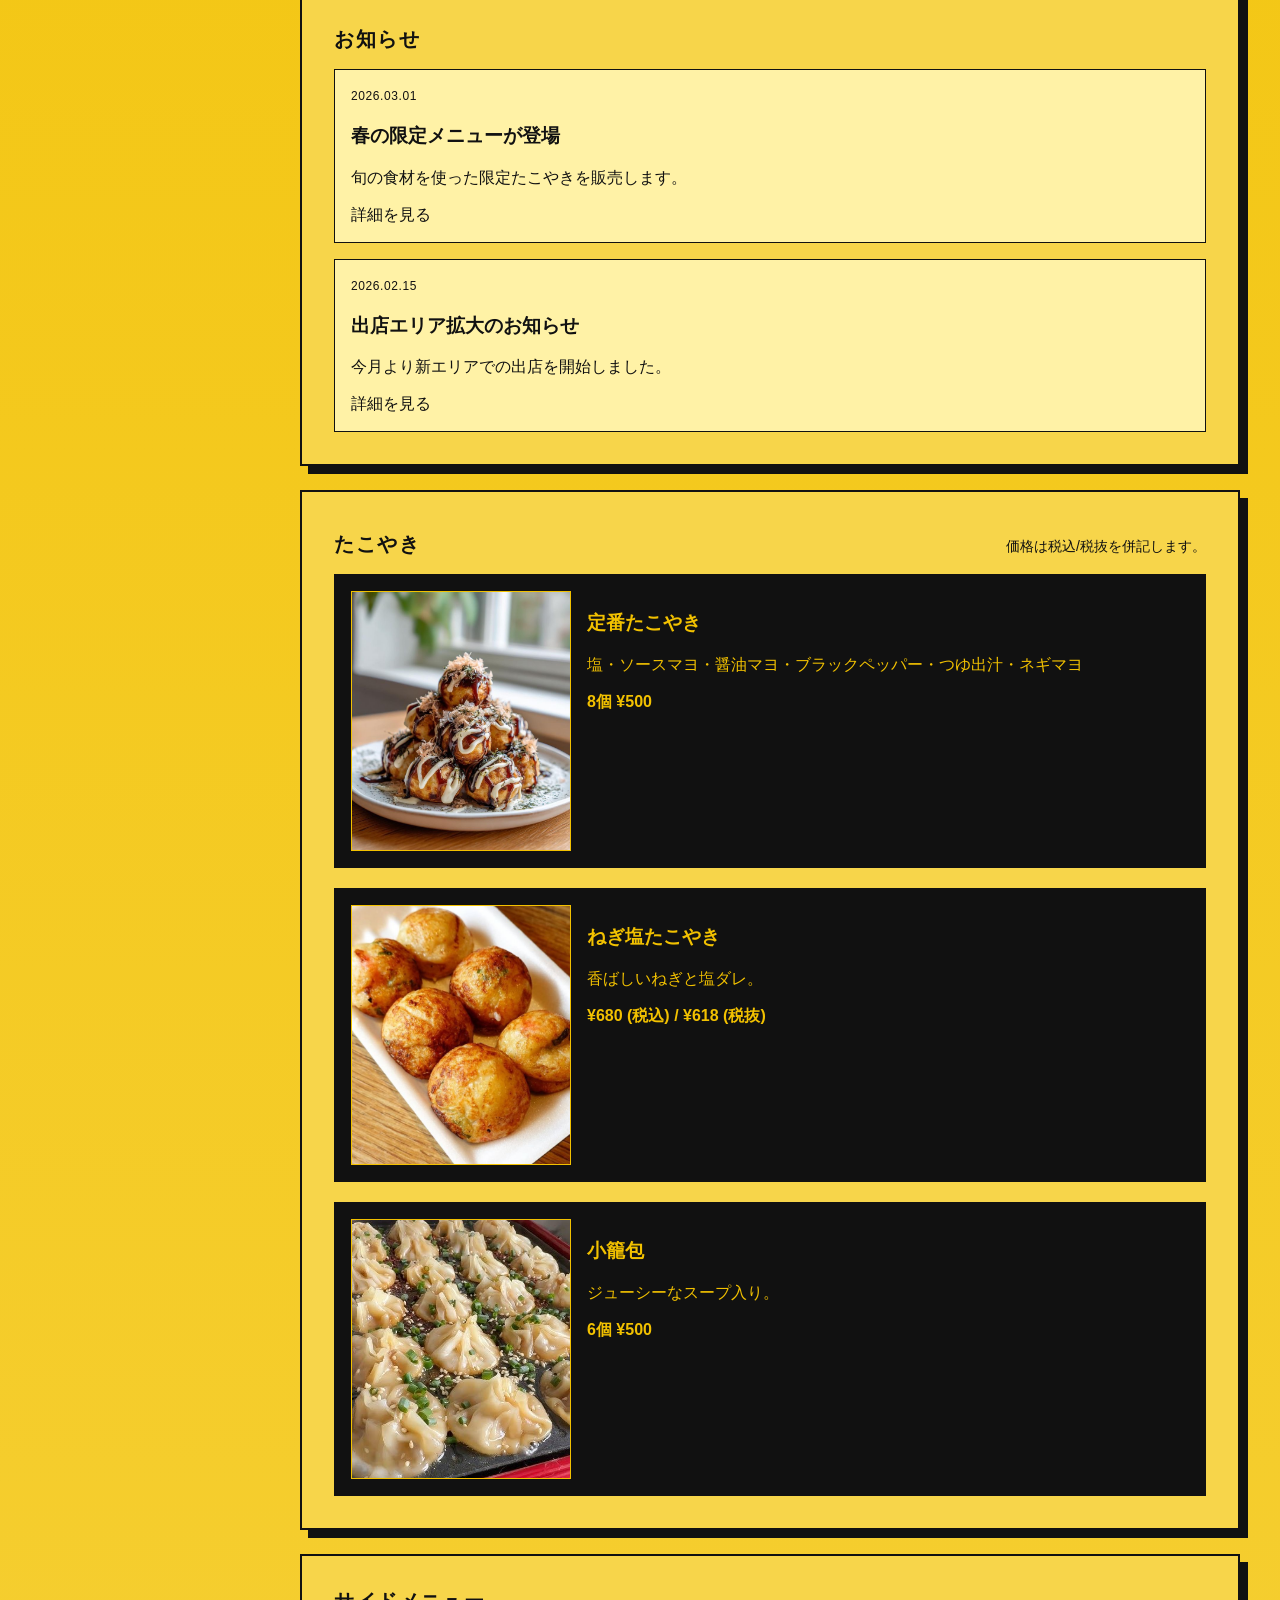
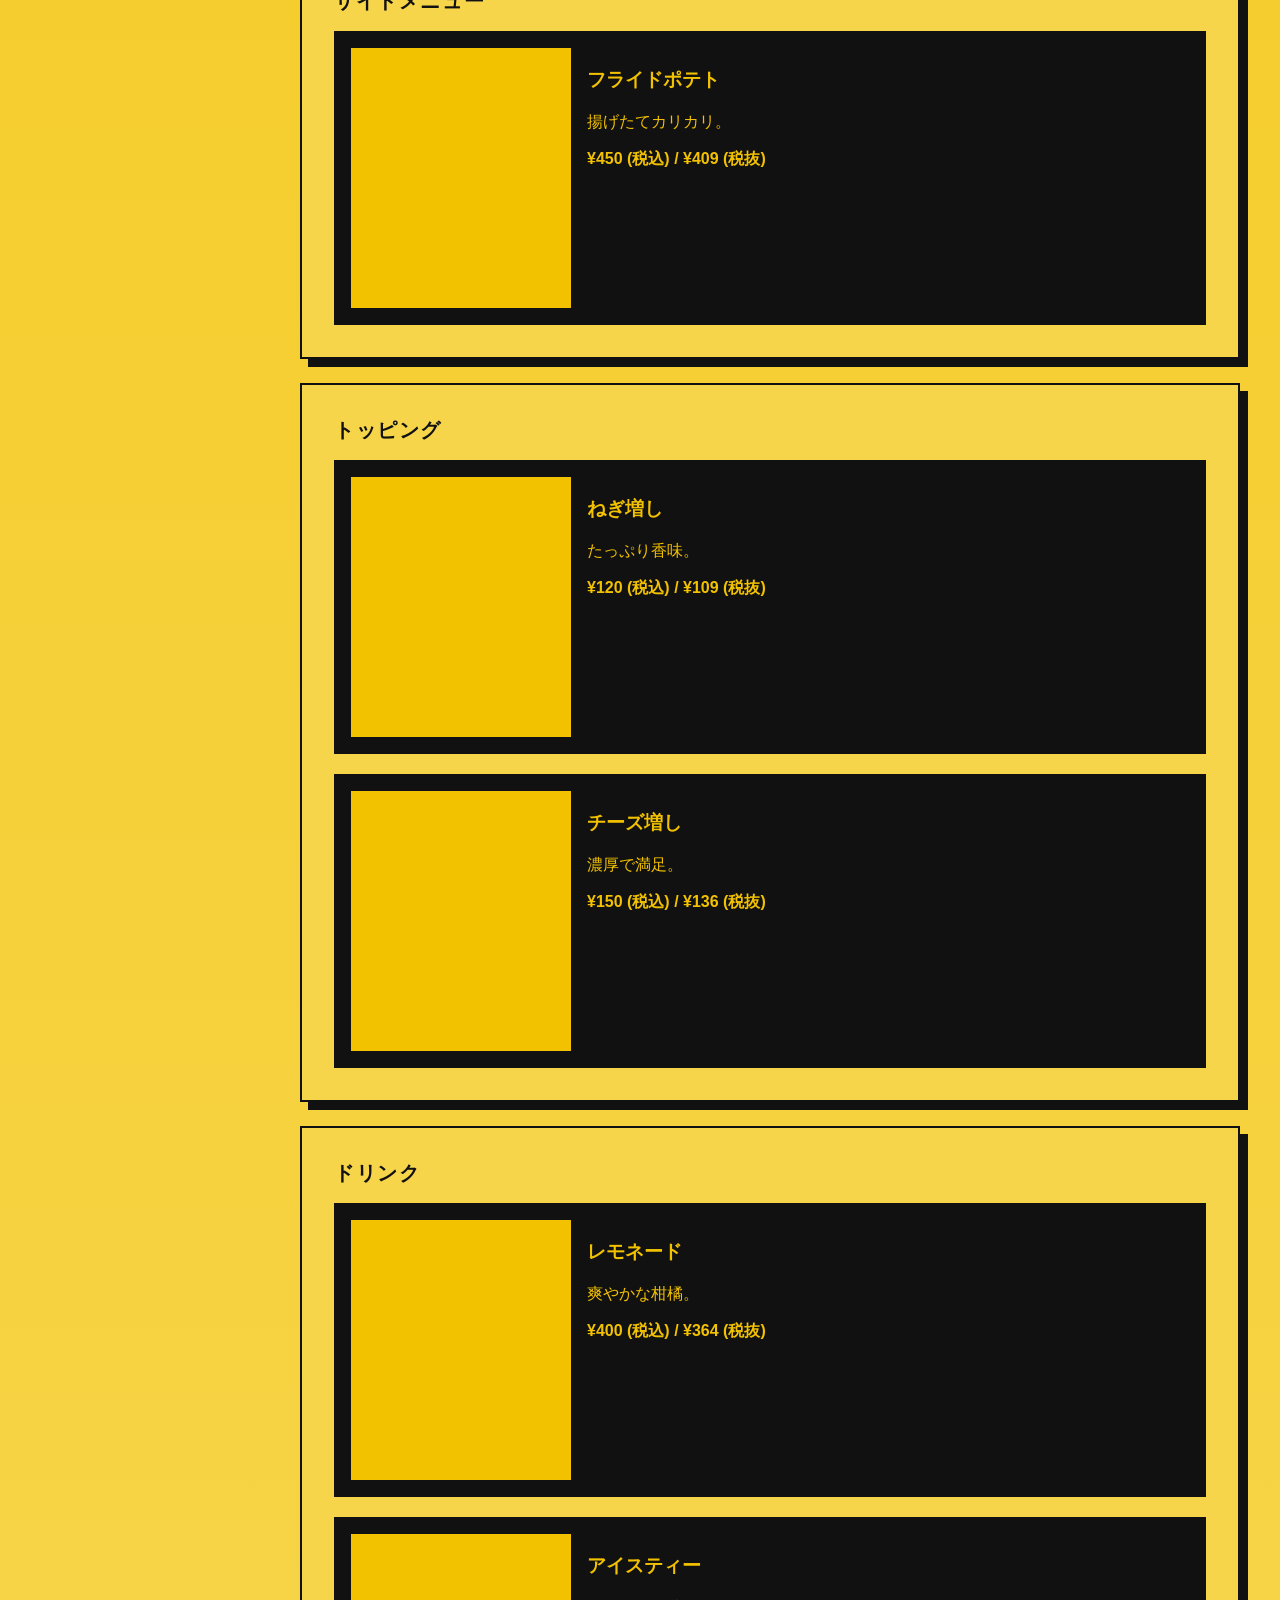
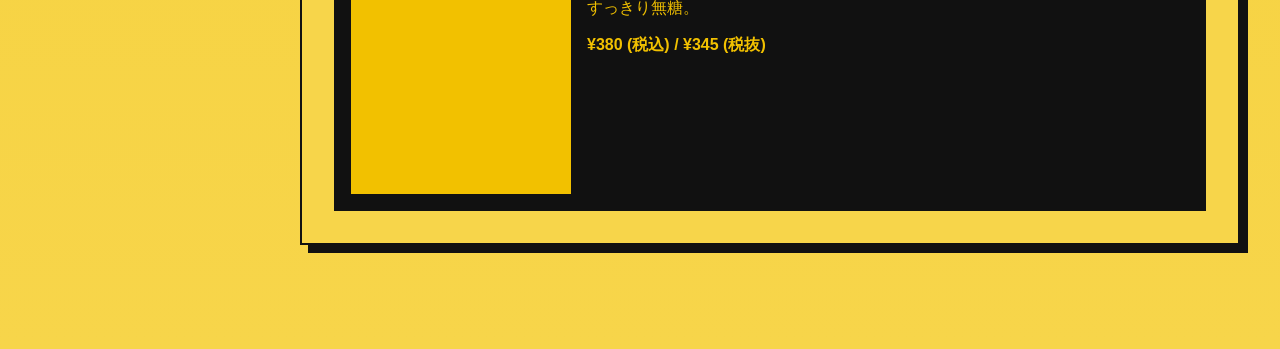
==== commit 59ddf665: "Add menu group indentation in sidebar" ====
--- a/index.html
+++ b/index.html
@@ -34,10 +34,13 @@
             <a href="#news" data-i18n="nav.news">お知らせ</a>
           </div>
           <div class="nav-group">
+            <p class="nav-title nav-title--main">MENU</p>
+            <div class="nav-submenu">
             <a href="#menu-takoyaki" data-i18n="nav.takoyaki">たこやき</a>
             <a href="#menu-side" data-i18n="nav.side">サイドメニュー</a>
             <a href="#menu-topping" data-i18n="nav.topping">トッピング</a>
             <a href="#menu-drink" data-i18n="nav.drink">ドリンク</a>
+            </div>
           </div>
         </nav>
         <div class="lang-toggle" role="group" aria-label="language switch">
--- a/src/styles.css
+++ b/src/styles.css
@@ -89,6 +89,13 @@
   font-size: 14px;
   letter-spacing: 0.2em;
   opacity: 1;
+}
+
+.nav-submenu {
+  display: grid;
+  gap: 6px;
+  padding-left: 12px;
+  border-left: 1px solid rgba(242, 193, 0, 0.5);
 }
 
 .sidebar-nav a {
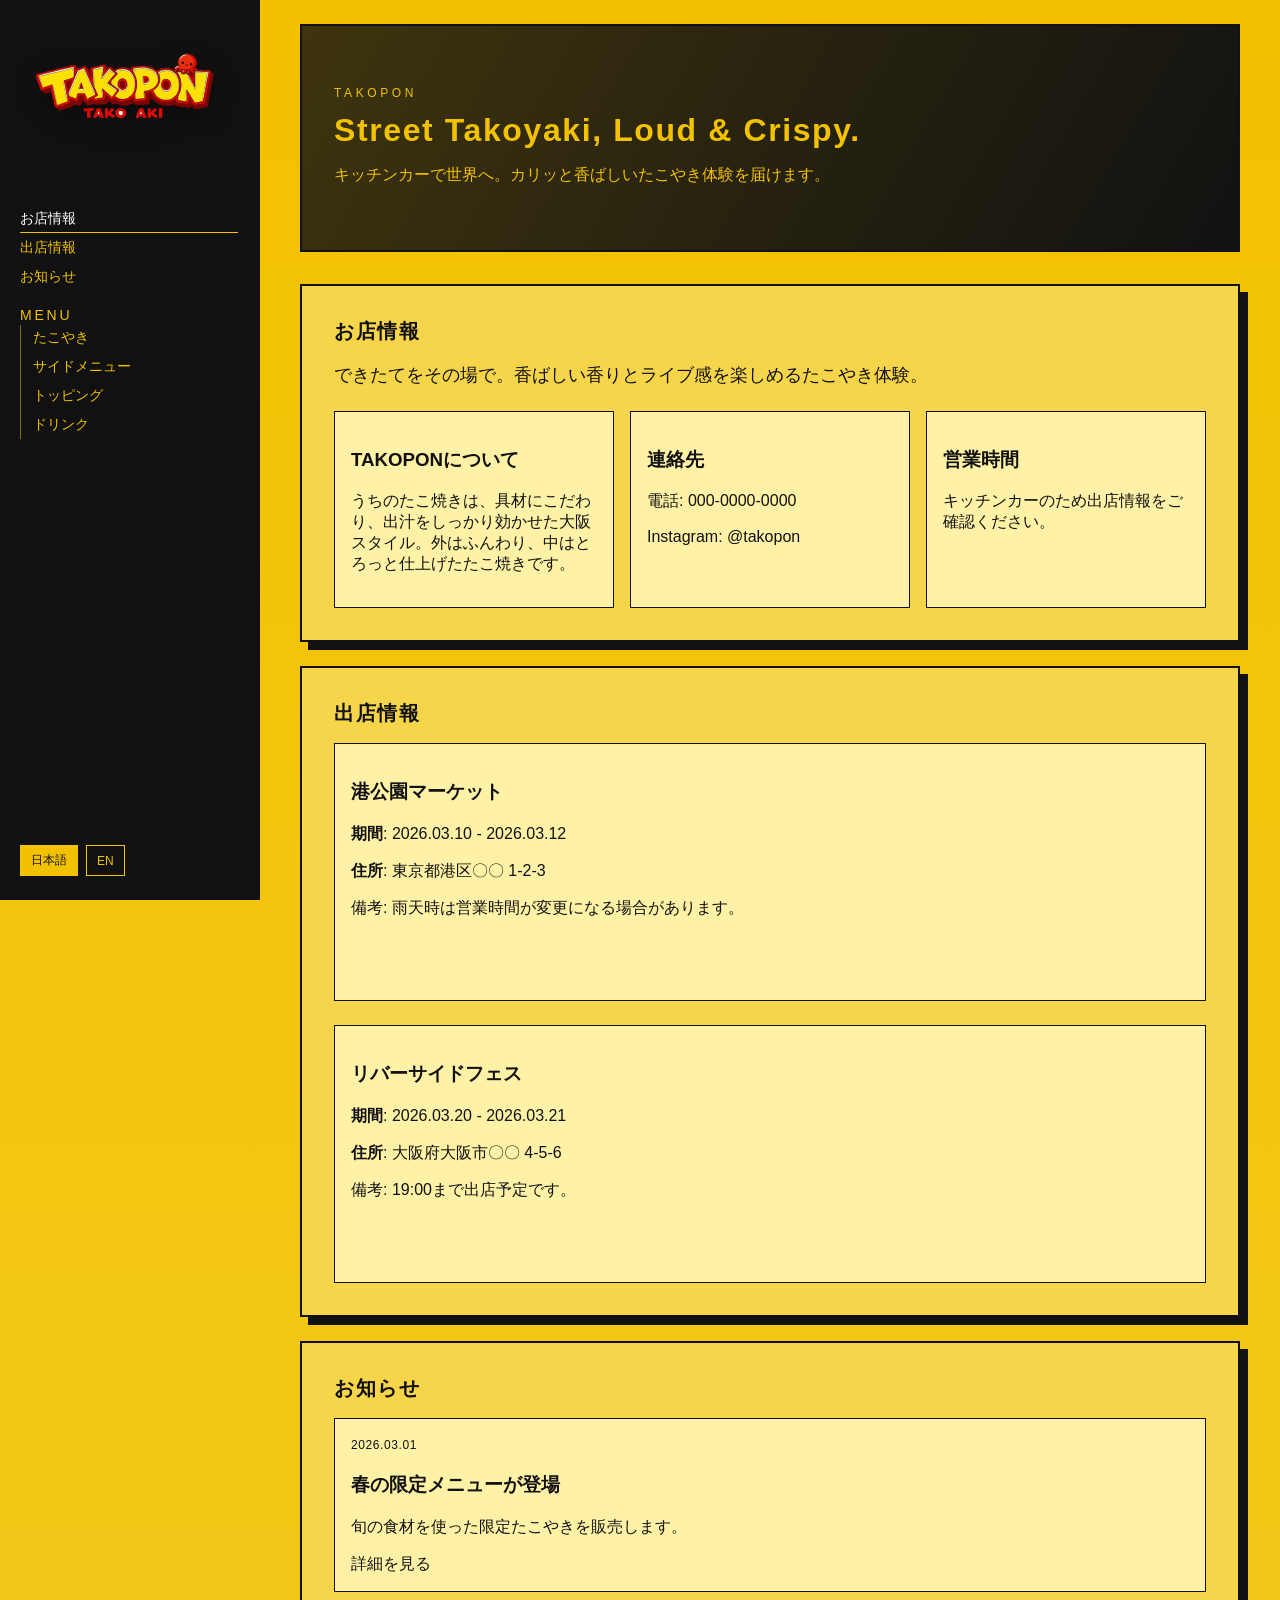
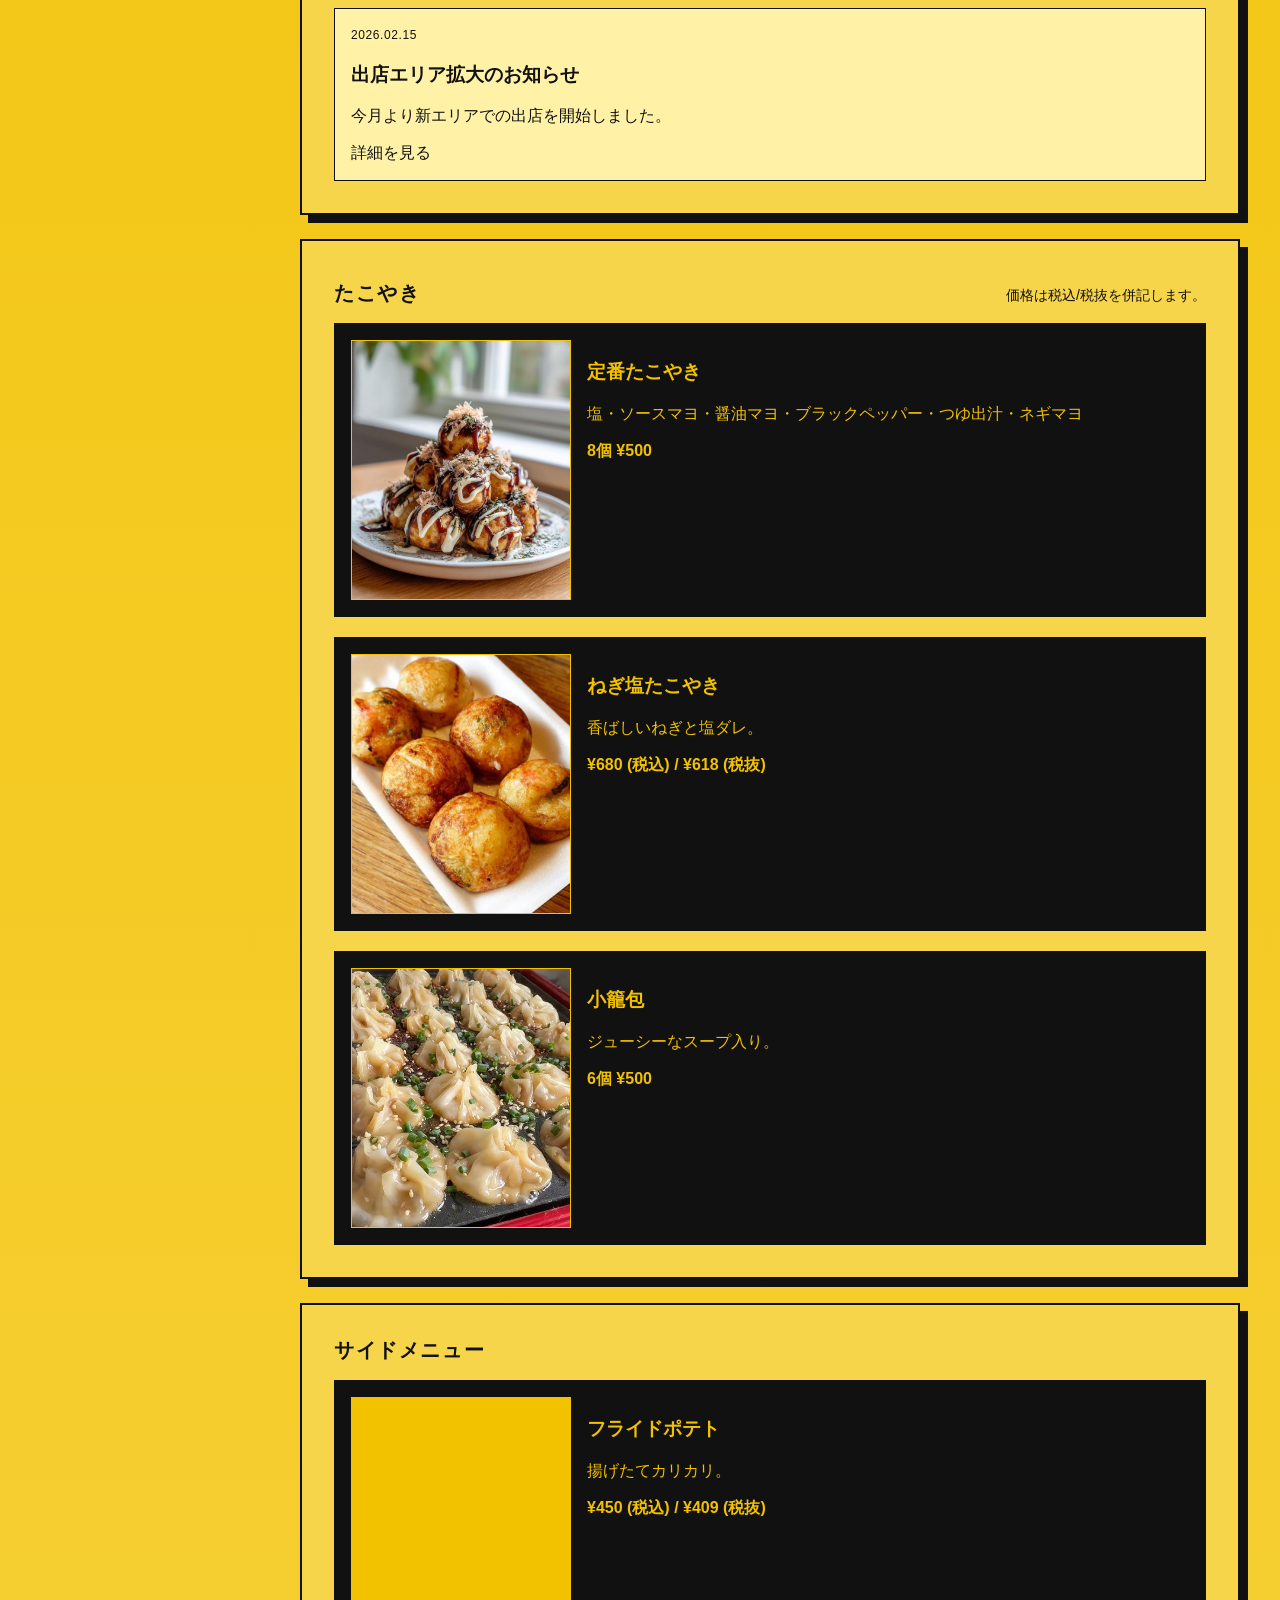
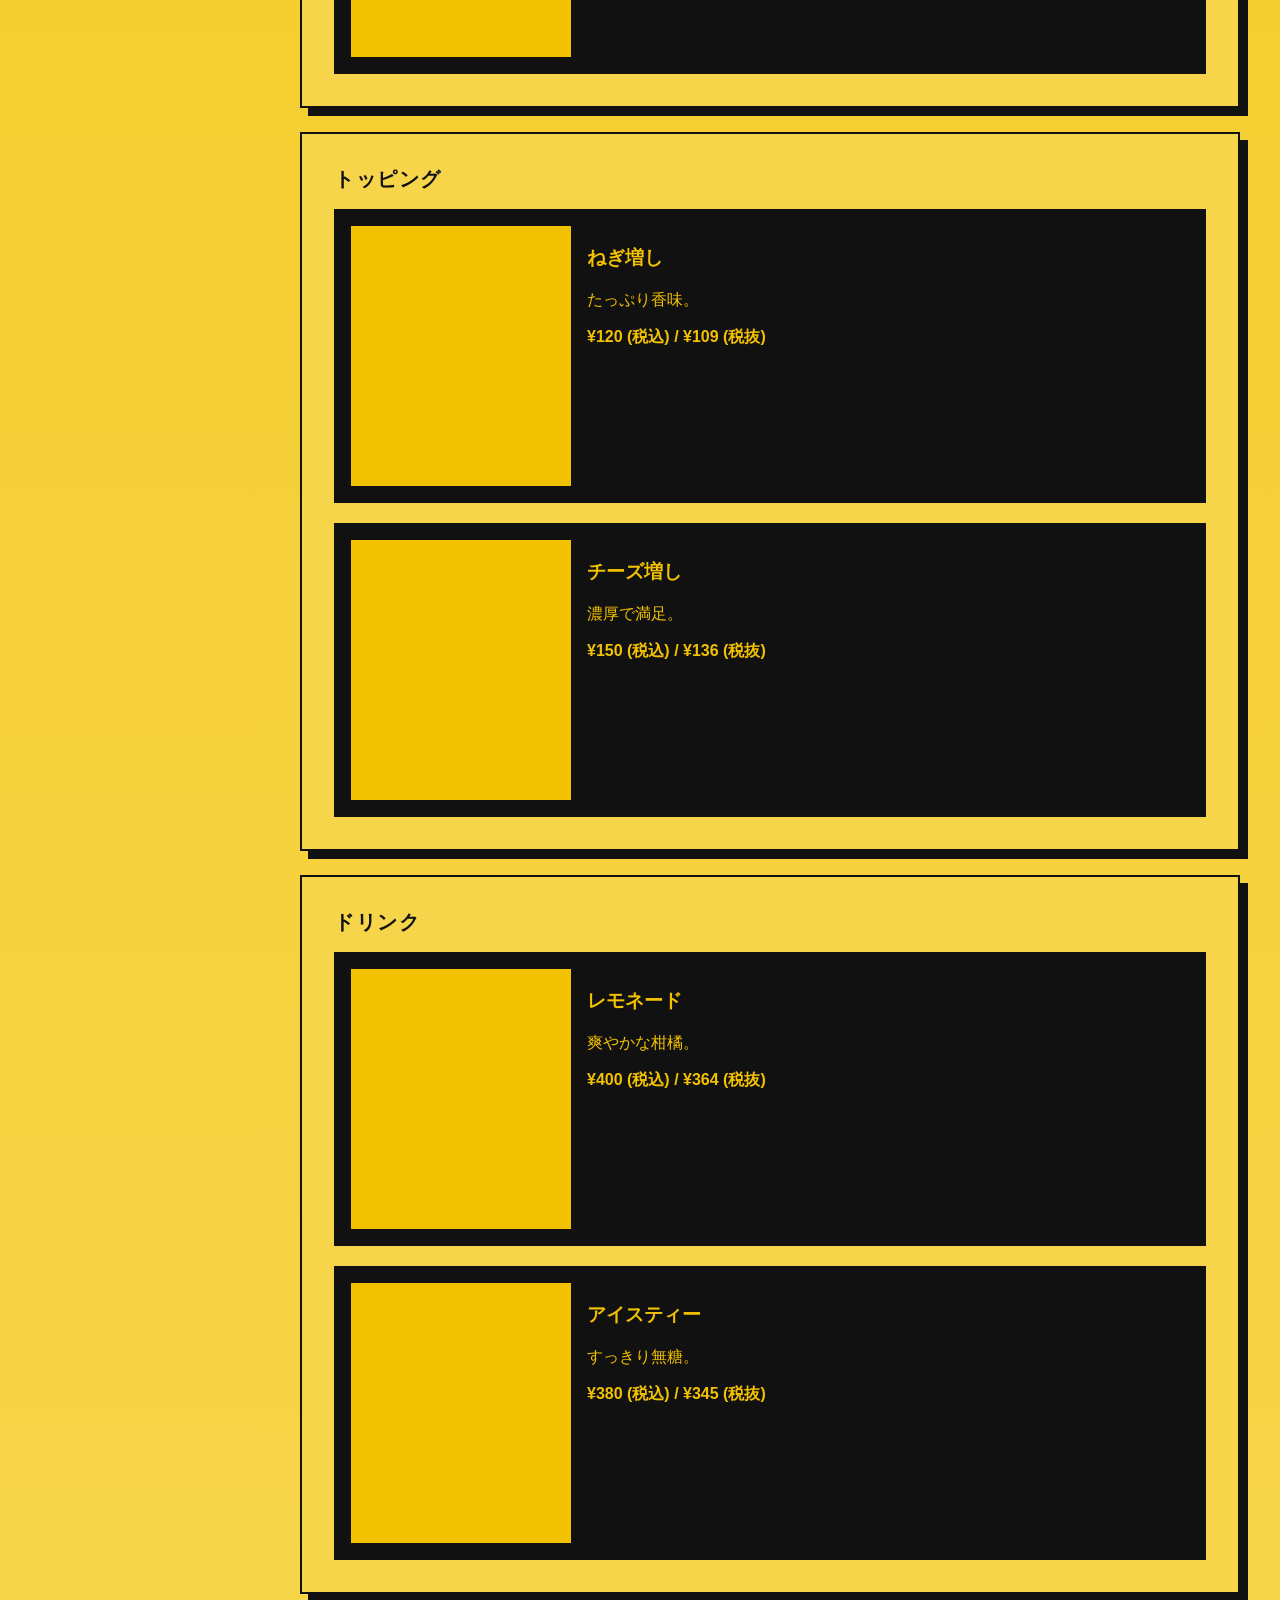
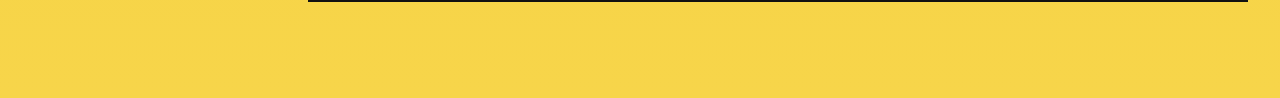
==== commit c2d18d0f: "Update header styles and shop info copy" ====
--- a/index.html
+++ b/index.html
@@ -16,7 +16,6 @@
         </button>
         <div class="sidebar-brand">
           <img src="./img/file.svg" alt="TAKOPON logo" class="logo" />
-          <span class="brand-name">TAKOPON</span>
         </div>
       </div>
       <div class="sidebar-backdrop" aria-hidden="true"></div>
@@ -26,10 +25,7 @@
         </div>
         <nav class="sidebar-nav">
           <div class="nav-group">
-            <a href="#concept" data-i18n="nav.concept">コンセプト</a>
-            <a href="#craft" data-i18n="nav.craft">こだわり</a>
-          </div>
-          <div class="nav-group">
+            <a href="#concept" data-i18n="nav.concept">お店情報</a>
             <a href="#stalls" data-i18n="nav.stalls">出店情報</a>
             <a href="#news" data-i18n="nav.news">お知らせ</a>
           </div>
@@ -59,7 +55,7 @@
         </section>
 
         <section id="concept" class="section reveal">
-          <h2 data-i18n="about.concept.title">コンセプト</h2>
+          <h2 data-i18n="about.concept.title">お店情報</h2>
           <p class="lead" data-i18n="about.concept.body">
             できたてをその場で。香ばしい香りとライブ感を楽しめるたこやき体験。
           </p>
@@ -67,7 +63,7 @@
             <div class="info-card">
               <h3 data-i18n="about.leadTitle">TAKOPONについて</h3>
               <p data-i18n="about.lead">
-                外はカリッと、中はトロッと。食材の旨みを引き出すたこやきをキッチンカーでお届けします。
+              うちのたこ焼きは、具材にこだわり、出汁をしっかり効かせた大阪スタイル。外はふんわり、中はとろっと仕上げたたこ焼きです。
               </p>
             </div>
             <div class="info-card">
@@ -86,24 +82,6 @@
               <p data-i18n="about.hours.body">
                 キッチンカーのため出店情報をご確認ください。
               </p>
-            </div>
-          </div>
-        </section>
-
-        <section id="craft" class="section reveal">
-          <h2 data-i18n="about.feature.title">こだわり</h2>
-          <p class="lead" data-i18n="about.feature.body">
-            生地・出汁・ソースのバランスにこだわり、毎日仕込みを行っています。
-          </p>
-          <div class="feature-grid">
-            <div class="feature-card">
-              <p data-i18n="about.feature.item1">香ばしさを引き出す高温焼き。</p>
-            </div>
-            <div class="feature-card">
-              <p data-i18n="about.feature.item2">食感のコントラストを大切に。</p>
-            </div>
-            <div class="feature-card">
-              <p data-i18n="about.feature.item3">仕込みの鮮度が味の決め手。</p>
             </div>
           </div>
         </section>
--- a/src/styles.css
+++ b/src/styles.css
@@ -51,14 +51,14 @@
 }
 
 .logo {
-  height: 64px;
+  height: 120px;
   width: auto;
   display: block;
   filter: drop-shadow(0 6px 12px rgba(0, 0, 0, 0.4));
 }
 
 .sidebar .logo {
-  height: 120px;
+  height: 150px;
   transform: translateX(-6px);
 }
 
@@ -74,7 +74,7 @@
 
 .nav-group {
   display: grid;
-  gap: 6px;
+  gap: 2px;
 }
 
 .nav-title {
@@ -93,7 +93,7 @@
 
 .nav-submenu {
   display: grid;
-  gap: 6px;
+  gap: 2px;
   padding-left: 12px;
   border-left: 1px solid rgba(242, 193, 0, 0.5);
 }
@@ -102,7 +102,7 @@
   color: #f2c100;
   text-decoration: none;
   font-size: 14px;
-  padding: 6px 0;
+  padding: 4px 0;
   border-bottom: 1px solid transparent;
   transition: all 0.2s ease;
 }
@@ -416,8 +416,13 @@
     gap: 16px;
     background: #111;
     color: #f2c100;
+    padding: 4px 8px;
+    border-bottom: 2px solid #111;
+  }
+
+  .mobile-topbar .logo {
+    height: 120px;
     padding: 12px 16px;
-    border-bottom: 2px solid #111;
   }
 
   .hamburger {
@@ -427,14 +432,15 @@
     background: transparent;
     display: grid;
     place-items: center;
-    gap: 4px;
+    gap: 0;
     cursor: pointer;
   }
 
   .hamburger span {
     display: block;
     width: 20px;
-    height: 2px;
+    height: 1px;
+    margin: -1px 0;
     background: #f2c100;
     transition: transform 0.2s ease, opacity 0.2s ease;
   }
